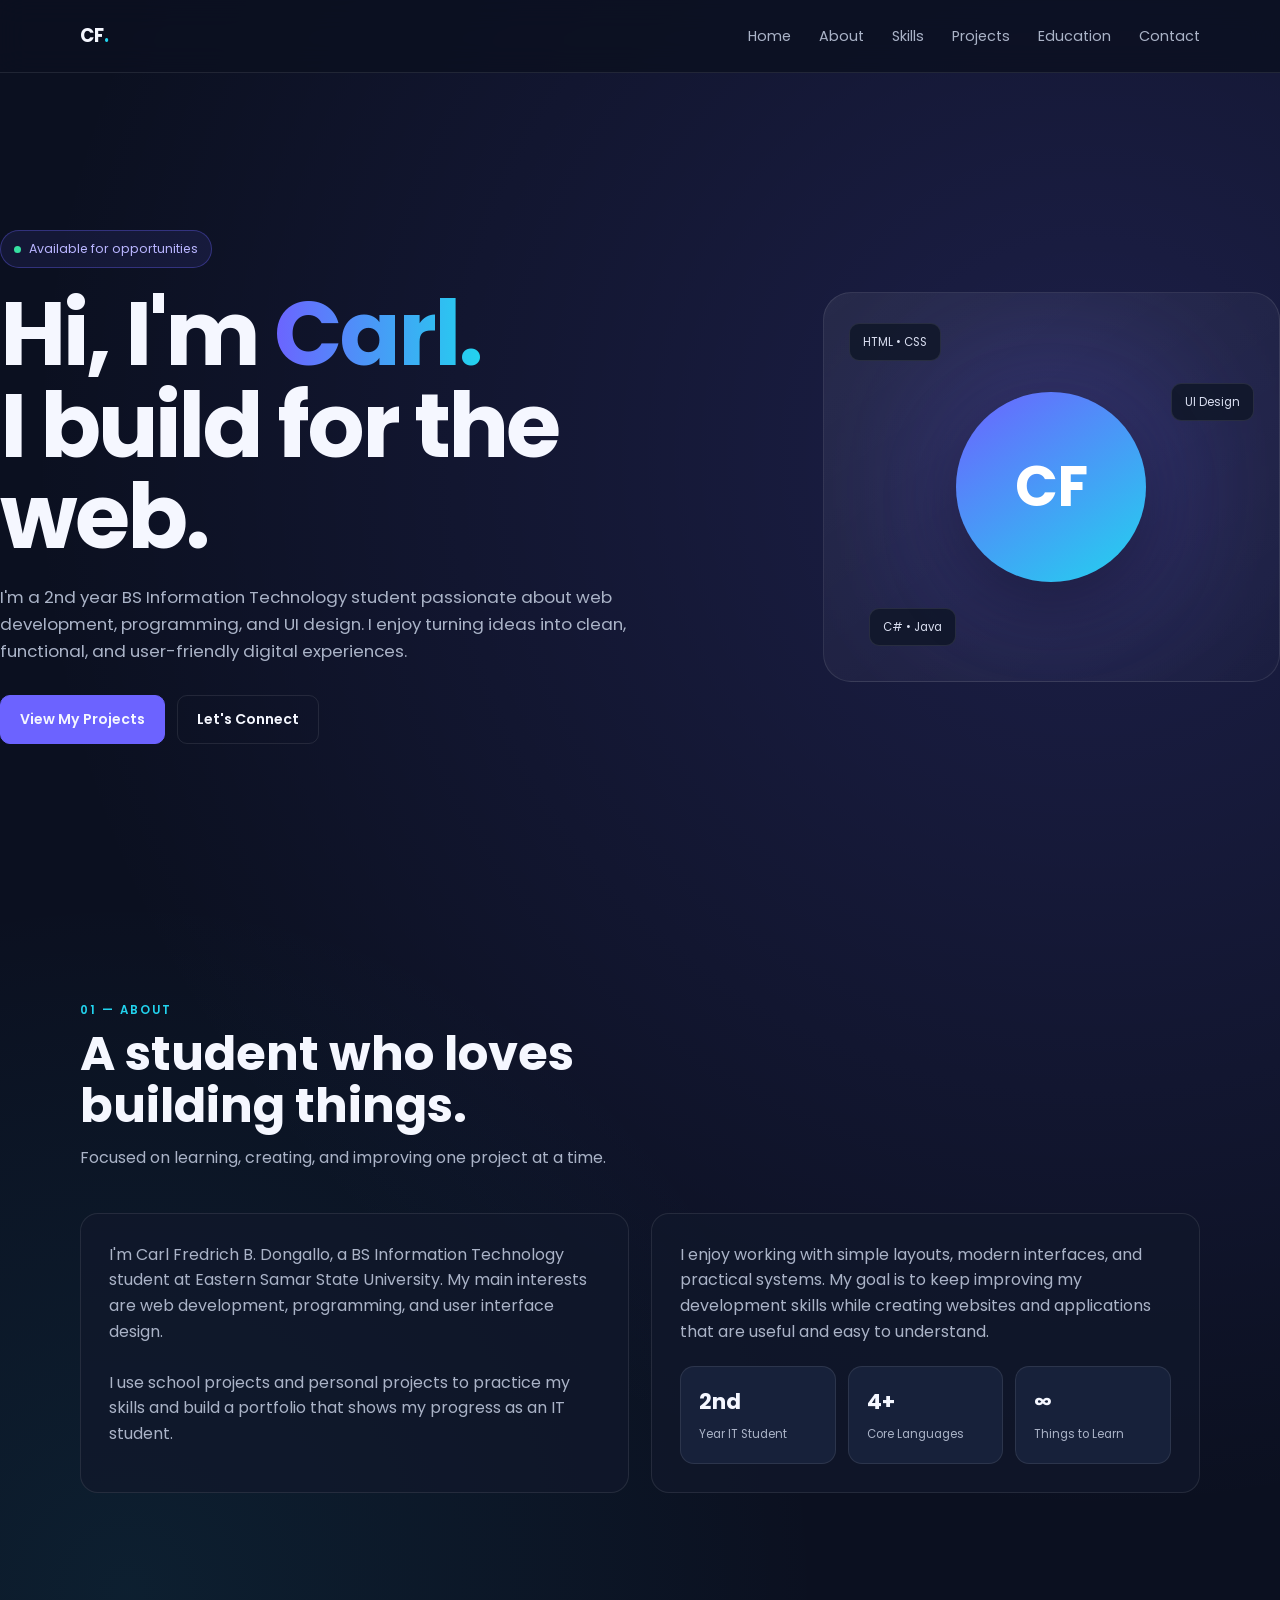
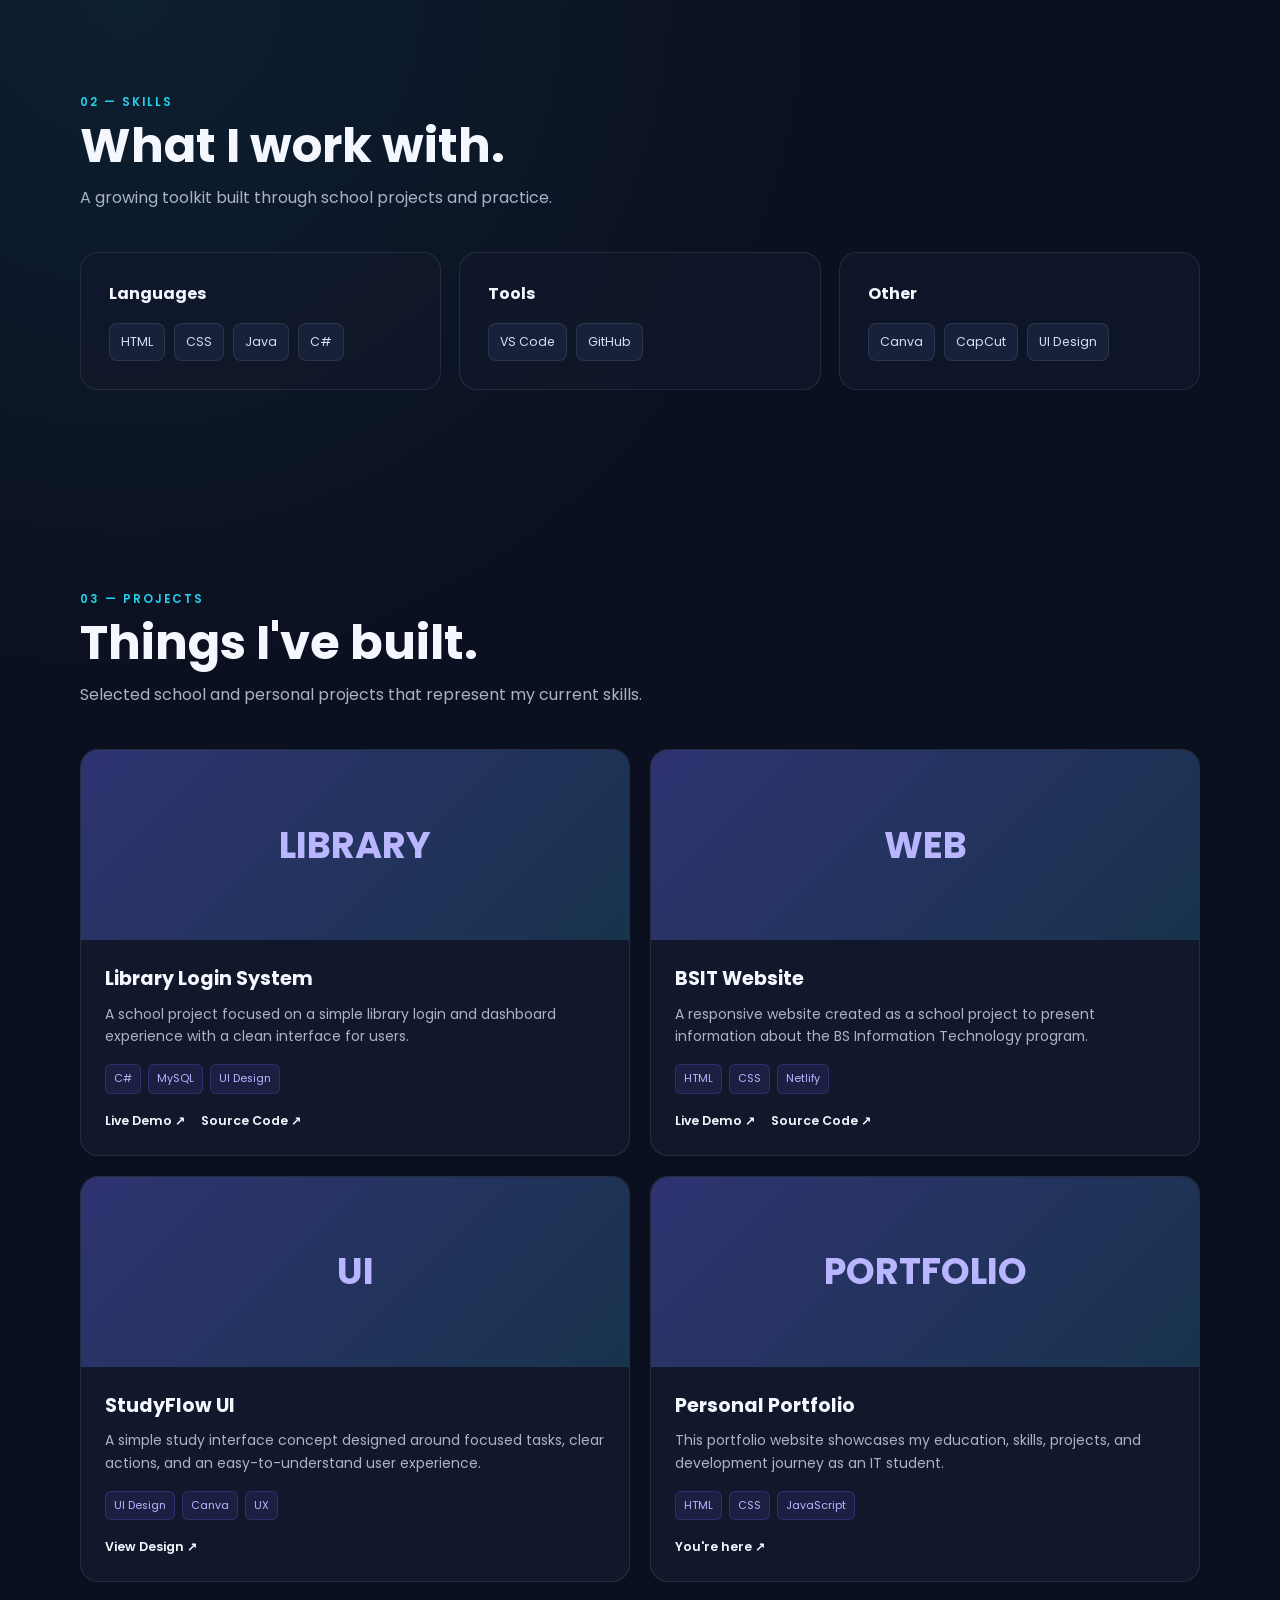
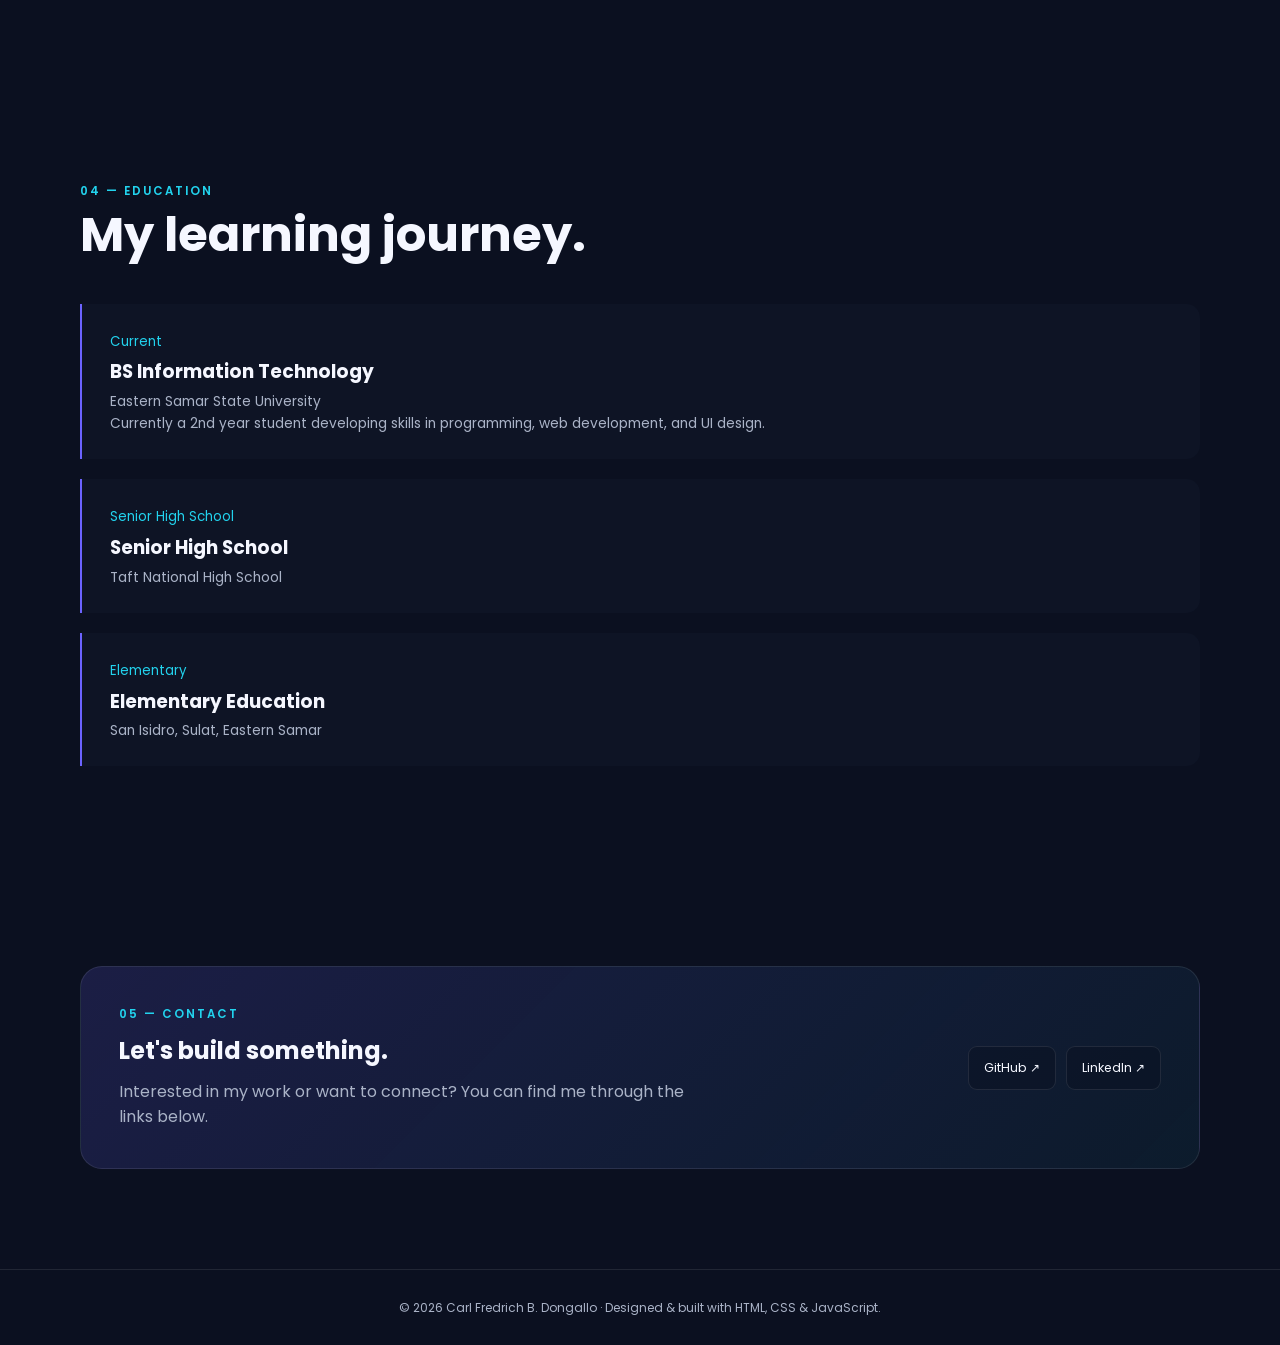
==== index.html @ b0dcd7a8 "Rename carl-fredrich-portfolio-2.html to index.html" ====
<!DOCTYPE html>
<html lang="en">
<head>
<meta charset="UTF-8">
<meta name="viewport" content="width=device-width, initial-scale=1.0">
<title>Carl Fredrich B. Dongallo — Portfolio</title>
<meta name="description" content="Portfolio of Carl Fredrich B. Dongallo, a BS Information Technology student focused on web development, programming, and UI design.">

<link rel="preconnect" href="https://fonts.googleapis.com">
<link rel="preconnect" href="https://fonts.gstatic.com" crossorigin>
<link href="https://fonts.googleapis.com/css2?family=Poppins:wght@300;400;500;600;700&display=swap" rel="stylesheet">

<style>
:root{
    --bg:#0b1020;
    --panel:#11182b;
    --panel2:#17213a;
    --text:#f5f7ff;
    --muted:#aab3c7;
    --accent:#6c63ff;
    --accent2:#22d3ee;
    --line:rgba(255,255,255,.09);
    --white:#fff;
    --max:1120px;
}

*{box-sizing:border-box;margin:0;padding:0}

html{scroll-behavior:smooth}

body{
    font-family:"Poppins",sans-serif;
    background:
        radial-gradient(circle at 85% 10%,rgba(108,99,255,.18),transparent 25%),
        radial-gradient(circle at 10% 35%,rgba(34,211,238,.08),transparent 22%),
        var(--bg);
    color:var(--text);
    line-height:1.6;
}

a{color:inherit;text-decoration:none}

.container{width:min(100% - 40px,var(--max));margin:auto}

header{
    position:sticky;
    top:0;
    z-index:1000;
    background:rgba(11,16,32,.82);
    backdrop-filter:blur(14px);
    border-bottom:1px solid var(--line);
}

.nav{
    min-height:72px;
    display:flex;
    align-items:center;
    justify-content:space-between;
    gap:20px;
}

.logo{
    font-size:1.15rem;
    font-weight:700;
}

.logo span{color:var(--accent2)}

.nav-links{
    display:flex;
    gap:28px;
    list-style:none;
}

.nav-links a{
    color:var(--muted);
    font-size:.9rem;
    transition:.25s;
}

.nav-links a:hover{color:var(--white)}

.menu{
    display:none;
    background:none;
    border:0;
    color:var(--white);
    font-size:1.5rem;
    cursor:pointer;
}

.hero{
    min-height:calc(100vh - 72px);
    display:grid;
    grid-template-columns:1.25fr .75fr;
    align-items:center;
    gap:60px;
    padding:80px 0;
}

.badge{
    display:inline-flex;
    align-items:center;
    gap:8px;
    padding:8px 13px;
    border:1px solid rgba(108,99,255,.35);
    background:rgba(108,99,255,.1);
    color:#b9b5ff;
    border-radius:999px;
    font-size:.78rem;
    margin-bottom:20px;
}

.dot{
    width:7px;
    height:7px;
    background:#36e0a1;
    border-radius:50%;
}

.hero h1{
    font-size:clamp(2.8rem,7vw,5.7rem);
    line-height:1.02;
    letter-spacing:-3px;
    margin-bottom:22px;
}

.gradient{
    background:linear-gradient(90deg,var(--accent),var(--accent2));
    -webkit-background-clip:text;
    background-clip:text;
    color:transparent;
}

.hero p{
    max-width:650px;
    color:var(--muted);
    font-size:1.05rem;
}

.hero-buttons{
    display:flex;
    flex-wrap:wrap;
    gap:12px;
    margin-top:30px;
}

.btn{
    padding:12px 19px;
    border-radius:10px;
    border:1px solid var(--line);
    font-size:.88rem;
    font-weight:600;
    transition:.25s;
}

.btn-primary{
    background:var(--accent);
    border-color:var(--accent);
}

.btn-primary:hover{
    transform:translateY(-2px);
    box-shadow:0 10px 30px rgba(108,99,255,.25);
}

.btn-outline:hover{background:var(--panel2)}

.hero-card{
    position:relative;
    min-height:390px;
    border:1px solid var(--line);
    border-radius:28px;
    background:linear-gradient(145deg,rgba(255,255,255,.07),rgba(255,255,255,.02));
    display:flex;
    align-items:center;
    justify-content:center;
    overflow:hidden;
}

.hero-card::before{
    content:"";
    position:absolute;
    width:220px;
    height:220px;
    background:var(--accent);
    filter:blur(80px);
    opacity:.28;
}

.profile-placeholder{
    position:relative;
    width:190px;
    height:190px;
    border-radius:50%;
    display:grid;
    place-items:center;
    background:linear-gradient(145deg,var(--accent),var(--accent2));
    color:#fff;
    font-size:3.5rem;
    font-weight:700;
    box-shadow:0 25px 70px rgba(0,0,0,.35);
}

.floating{
    position:absolute;
    background:rgba(17,24,43,.9);
    border:1px solid var(--line);
    padding:9px 13px;
    border-radius:10px;
    font-size:.72rem;
    color:#d9def0;
}

.f1{top:30px;left:25px}
.f2{right:25px;top:90px}
.f3{bottom:35px;left:45px}

section{padding:100px 0}

.section-head{
    margin-bottom:42px;
}

.kicker{
    color:var(--accent2);
    font-size:.73rem;
    font-weight:600;
    letter-spacing:2px;
    text-transform:uppercase;
    margin-bottom:8px;
}

.section-head h2{
    font-size:clamp(2rem,4vw,3rem);
    line-height:1.1;
}

.section-head p{
    color:var(--muted);
    max-width:650px;
    margin-top:12px;
}

.about-grid{
    display:grid;
    grid-template-columns:1fr 1fr;
    gap:22px;
}

.card{
    background:rgba(17,24,43,.72);
    border:1px solid var(--line);
    border-radius:18px;
    padding:28px;
}

.card p{color:var(--muted)}

.stats{
    display:grid;
    grid-template-columns:repeat(3,1fr);
    gap:12px;
    margin-top:22px;
}

.stat{
    padding:18px;
    border-radius:14px;
    background:var(--panel2);
    border:1px solid var(--line);
}

.stat strong{
    display:block;
    font-size:1.35rem;
}

.stat span{
    color:var(--muted);
    font-size:.72rem;
}

.skills{
    display:grid;
    grid-template-columns:repeat(3,1fr);
    gap:18px;
}

.skill h3{
    margin-bottom:16px;
    font-size:1rem;
}

.skill-list{
    display:flex;
    flex-wrap:wrap;
    gap:9px;
}

.skill-list span{
    padding:8px 11px;
    background:var(--panel2);
    border:1px solid var(--line);
    border-radius:8px;
    color:#d8ddef;
    font-size:.78rem;
}

.projects{
    display:grid;
    grid-template-columns:repeat(2,1fr);
    gap:20px;
}

.project{
    overflow:hidden;
    border-radius:18px;
    background:var(--panel);
    border:1px solid var(--line);
    transition:.25s;
}

.project:hover{
    transform:translateY(-5px);
    border-color:rgba(108,99,255,.5);
}

.project-image{
    height:190px;
    display:grid;
    place-items:center;
    background:
        linear-gradient(135deg,rgba(108,99,255,.28),rgba(34,211,238,.1)),
        var(--panel2);
    color:#b9b5ff;
    font-size:2.3rem;
    font-weight:700;
}

.project-body{padding:24px}

.project h3{
    font-size:1.2rem;
    margin-bottom:8px;
}

.project p{
    color:var(--muted);
    font-size:.87rem;
}

.tags{
    display:flex;
    flex-wrap:wrap;
    gap:7px;
    margin:17px 0;
}

.tag{
    font-size:.68rem;
    color:#b9b5ff;
    background:rgba(108,99,255,.11);
    border:1px solid rgba(108,99,255,.22);
    padding:5px 8px;
    border-radius:6px;
}

.project-links{
    display:flex;
    gap:16px;
    font-size:.78rem;
    font-weight:600;
}

.project-links a:hover{color:var(--accent2)}

.timeline{
    position:relative;
    display:grid;
    gap:20px;
}

.timeline-item{
    position:relative;
    padding:24px 24px 24px 28px;
    border-left:2px solid var(--accent);
    background:rgba(17,24,43,.55);
    border-radius:0 14px 14px 0;
}

.timeline-item small{color:var(--accent2)}

.timeline-item h3{margin:4px 0}

.timeline-item p{
    color:var(--muted);
    font-size:.86rem;
}

.contact-box{
    display:flex;
    align-items:center;
    justify-content:space-between;
    gap:30px;
    padding:38px;
    border-radius:22px;
    background:linear-gradient(135deg,rgba(108,99,255,.17),rgba(34,211,238,.06));
    border:1px solid var(--line);
}

.contact-box p{
    color:var(--muted);
    max-width:600px;
    margin-top:8px;
}

.contact-links{
    display:flex;
    flex-wrap:wrap;
    gap:10px;
}

.contact-link{
    padding:11px 15px;
    border:1px solid var(--line);
    border-radius:9px;
    background:rgba(11,16,32,.45);
    font-size:.78rem;
}

.contact-link:hover{border-color:var(--accent2)}

footer{
    border-top:1px solid var(--line);
    padding:28px 0;
    color:var(--muted);
    font-size:.75rem;
    text-align:center;
}

.reveal{
    opacity:0;
    transform:translateY(20px);
    transition:.7s ease;
}

.reveal.show{
    opacity:1;
    transform:none;
}

@media(max-width:850px){
    .hero{
        grid-template-columns:1fr;
        padding-top:65px;
    }

    .hero-card{
        min-height:300px;
        max-width:520px;
    }

    .about-grid,
    .skills{
        grid-template-columns:1fr;
    }

    .projects{
        grid-template-columns:1fr;
    }

    .contact-box{
        flex-direction:column;
        align-items:flex-start;
    }

    .nav-links{
        position:absolute;
        top:72px;
        left:20px;
        right:20px;
        display:none;
        flex-direction:column;
        gap:0;
        background:var(--panel);
        border:1px solid var(--line);
        border-radius:14px;
        padding:10px;
    }

    .nav-links.active{display:flex}

    .nav-links a{
        display:block;
        padding:12px;
    }

    .menu{display:block}
}

@media(max-width:520px){
    .container{width:min(100% - 28px,var(--max))}
    section{padding:72px 0}
    .hero h1{letter-spacing:-2px}
    .stats{grid-template-columns:1fr}
    .hero-buttons,.contact-links{width:100%}
    .btn{flex:1;text-align:center}
}
</style>
</head>

<body>

<header>
    <div class="container nav">
        <a class="logo" href="#home">CF<span>.</span></a>

        <button class="menu" id="menu" aria-label="Open navigation">☰</button>

        <ul class="nav-links" id="navLinks">
            <li><a href="#home">Home</a></li>
            <li><a href="#about">About</a></li>
            <li><a href="#skills">Skills</a></li>
            <li><a href="#projects">Projects</a></li>
            <li><a href="#education">Education</a></li>
            <li><a href="#contact">Contact</a></li>
        </ul>
    </div>
</header>

<main id="home">

<section class="hero">
    <div class="container" style="display:contents">
        <div class="reveal">
            <span class="badge"><span class="dot"></span> Available for opportunities</span>
            <h1>Hi, I'm <span class="gradient">Carl.</span><br>I build for the web.</h1>
            <p>
                I'm a 2nd year BS Information Technology student passionate about
                web development, programming, and UI design. I enjoy turning ideas
                into clean, functional, and user-friendly digital experiences.
            </p>

            <div class="hero-buttons">
                <a class="btn btn-primary" href="#projects">View My Projects</a>
                <a class="btn btn-outline" href="#contact">Let's Connect</a>
            </div>
        </div>

        <div class="hero-card reveal">
            <div class="floating f1">HTML • CSS</div>
            <div class="floating f2">UI Design</div>
            <div class="floating f3">C# • Java</div>
            <div class="profile-placeholder">CF</div>
        </div>
    </div>
</section>

<section id="about">
    <div class="container">
        <div class="section-head reveal">
            <div class="kicker">01 — About</div>
            <h2>A student who loves<br>building things.</h2>
            <p>Focused on learning, creating, and improving one project at a time.</p>
        </div>

        <div class="about-grid">
            <div class="card reveal">
                <p>
                    I'm Carl Fredrich B. Dongallo, a BS Information Technology student
                    at Eastern Samar State University. My main interests are web
                    development, programming, and user interface design.
                </p>
                <br>
                <p>
                    I use school projects and personal projects to practice my skills
                    and build a portfolio that shows my progress as an IT student.
                </p>
            </div>

            <div class="card reveal">
                <p>
                    I enjoy working with simple layouts, modern interfaces, and
                    practical systems. My goal is to keep improving my development
                    skills while creating websites and applications that are useful
                    and easy to understand.
                </p>

                <div class="stats">
                    <div class="stat"><strong>2nd</strong><span>Year IT Student</span></div>
                    <div class="stat"><strong>4+</strong><span>Core Languages</span></div>
                    <div class="stat"><strong>∞</strong><span>Things to Learn</span></div>
                </div>
            </div>
        </div>
    </div>
</section>

<section id="skills">
    <div class="container">
        <div class="section-head reveal">
            <div class="kicker">02 — Skills</div>
            <h2>What I work with.</h2>
            <p>A growing toolkit built through school projects and practice.</p>
        </div>

        <div class="skills">
            <div class="card skill reveal">
                <h3>Languages</h3>
                <div class="skill-list">
                    <span>HTML</span>
                    <span>CSS</span>
                    <span>Java</span>
                    <span>C#</span>
                </div>
            </div>

            <div class="card skill reveal">
                <h3>Tools</h3>
                <div class="skill-list">
                    <span>VS Code</span>
                    <span>GitHub</span>
                </div>
            </div>

            <div class="card skill reveal">
                <h3>Other</h3>
                <div class="skill-list">
                    <span>Canva</span>
                    <span>CapCut</span>
                    <span>UI Design</span>
                </div>
            </div>
        </div>
    </div>
</section>

<section id="projects">
    <div class="container">
        <div class="section-head reveal">
            <div class="kicker">03 — Projects</div>
            <h2>Things I've built.</h2>
            <p>Selected school and personal projects that represent my current skills.</p>
        </div>

        <div class="projects">

            <article class="project reveal">
                <div class="project-image">LIBRARY</div>
                <div class="project-body">
                    <h3>Library Login System</h3>
                    <p>
                        A school project focused on a simple library login and dashboard
                        experience with a clean interface for users.
                    </p>
                    <div class="tags">
                        <span class="tag">C#</span>
                        <span class="tag">MySQL</span>
                        <span class="tag">UI Design</span>
                    </div>
                    <div class="project-links">
                        <a href="#">Live Demo ↗</a>
                        <a href="#">Source Code ↗</a>
                    </div>
                </div>
            </article>

            <article class="project reveal">
                <div class="project-image">WEB</div>
                <div class="project-body">
                    <h3>BSIT Website</h3>
                    <p>
                        A responsive website created as a school project to present
                        information about the BS Information Technology program.
                    </p>
                    <div class="tags">
                        <span class="tag">HTML</span>
                        <span class="tag">CSS</span>
                        <span class="tag">Netlify</span>
                    </div>
                    <div class="project-links">
                        <a href="https://bsitwebsite.netlify.app/" target="_blank" rel="noopener">Live Demo ↗</a>
                        <a href="#">Source Code ↗</a>
                    </div>
                </div>
            </article>

            <article class="project reveal">
                <div class="project-image">UI</div>
                <div class="project-body">
                    <h3>StudyFlow UI</h3>
                    <p>
                        A simple study interface concept designed around focused tasks,
                        clear actions, and an easy-to-understand user experience.
                    </p>
                    <div class="tags">
                        <span class="tag">UI Design</span>
                        <span class="tag">Canva</span>
                        <span class="tag">UX</span>
                    </div>
                    <div class="project-links">
                        <a href="#">View Design ↗</a>
                    </div>
                </div>
            </article>

            <article class="project reveal">
                <div class="project-image">PORTFOLIO</div>
                <div class="project-body">
                    <h3>Personal Portfolio</h3>
                    <p>
                        This portfolio website showcases my education, skills, projects,
                        and development journey as an IT student.
                    </p>
                    <div class="tags">
                        <span class="tag">HTML</span>
                        <span class="tag">CSS</span>
                        <span class="tag">JavaScript</span>
                    </div>
                    <div class="project-links">
                        <a href="#home">You're here ↗</a>
                    </div>
                </div>
            </article>

        </div>
    </div>
</section>

<section id="education">
    <div class="container">
        <div class="section-head reveal">
            <div class="kicker">04 — Education</div>
            <h2>My learning journey.</h2>
        </div>

        <div class="timeline">
            <div class="timeline-item reveal">
                <small>Current</small>
                <h3>BS Information Technology</h3>
                <p>Eastern Samar State University</p>
                <p>Currently a 2nd year student developing skills in programming, web development, and UI design.</p>
            </div>

            <div class="timeline-item reveal">
                <small>Senior High School</small>
                <h3>Senior High School</h3>
                <p>Taft National High School</p>
            </div>

            <div class="timeline-item reveal">
                <small>Elementary</small>
                <h3>Elementary Education</h3>
                <p>San Isidro, Sulat, Eastern Samar</p>
            </div>
        </div>
    </div>
</section>

<section id="contact">
    <div class="container">
        <div class="contact-box reveal">
            <div>
                <div class="kicker">05 — Contact</div>
                <h2>Let's build something.</h2>
                <p>
                    Interested in my work or want to connect? You can find me through
                    the links below.
                </p>
            </div>

            <div class="contact-links">
                <a class="contact-link" href="https://github.com/" target="_blank" rel="noopener">GitHub ↗</a>
                <a class="contact-link" href="https://www.linkedin.com/" target="_blank" rel="noopener">LinkedIn ↗</a>
            </div>
        </div>
    </div>
</section>

</main>

<footer>
    <div class="container">
        © 2026 Carl Fredrich B. Dongallo · Designed & built with HTML, CSS & JavaScript.
    </div>
</footer>

<script>
const menu = document.getElementById("menu");
const navLinks = document.getElementById("navLinks");

menu.addEventListener("click", () => {
    navLinks.classList.toggle("active");
});

document.querySelectorAll(".nav-links a").forEach(link => {
    link.addEventListener("click", () => navLinks.classList.remove("active"));
});

const observer = new IntersectionObserver(entries => {
    entries.forEach(entry => {
        if(entry.isIntersecting){
            entry.target.classList.add("show");
            observer.unobserve(entry.target);
        }
    });
},{threshold:.12});

document.querySelectorAll(".reveal").forEach(el => observer.observe(el));
</script>

</body>
</html>
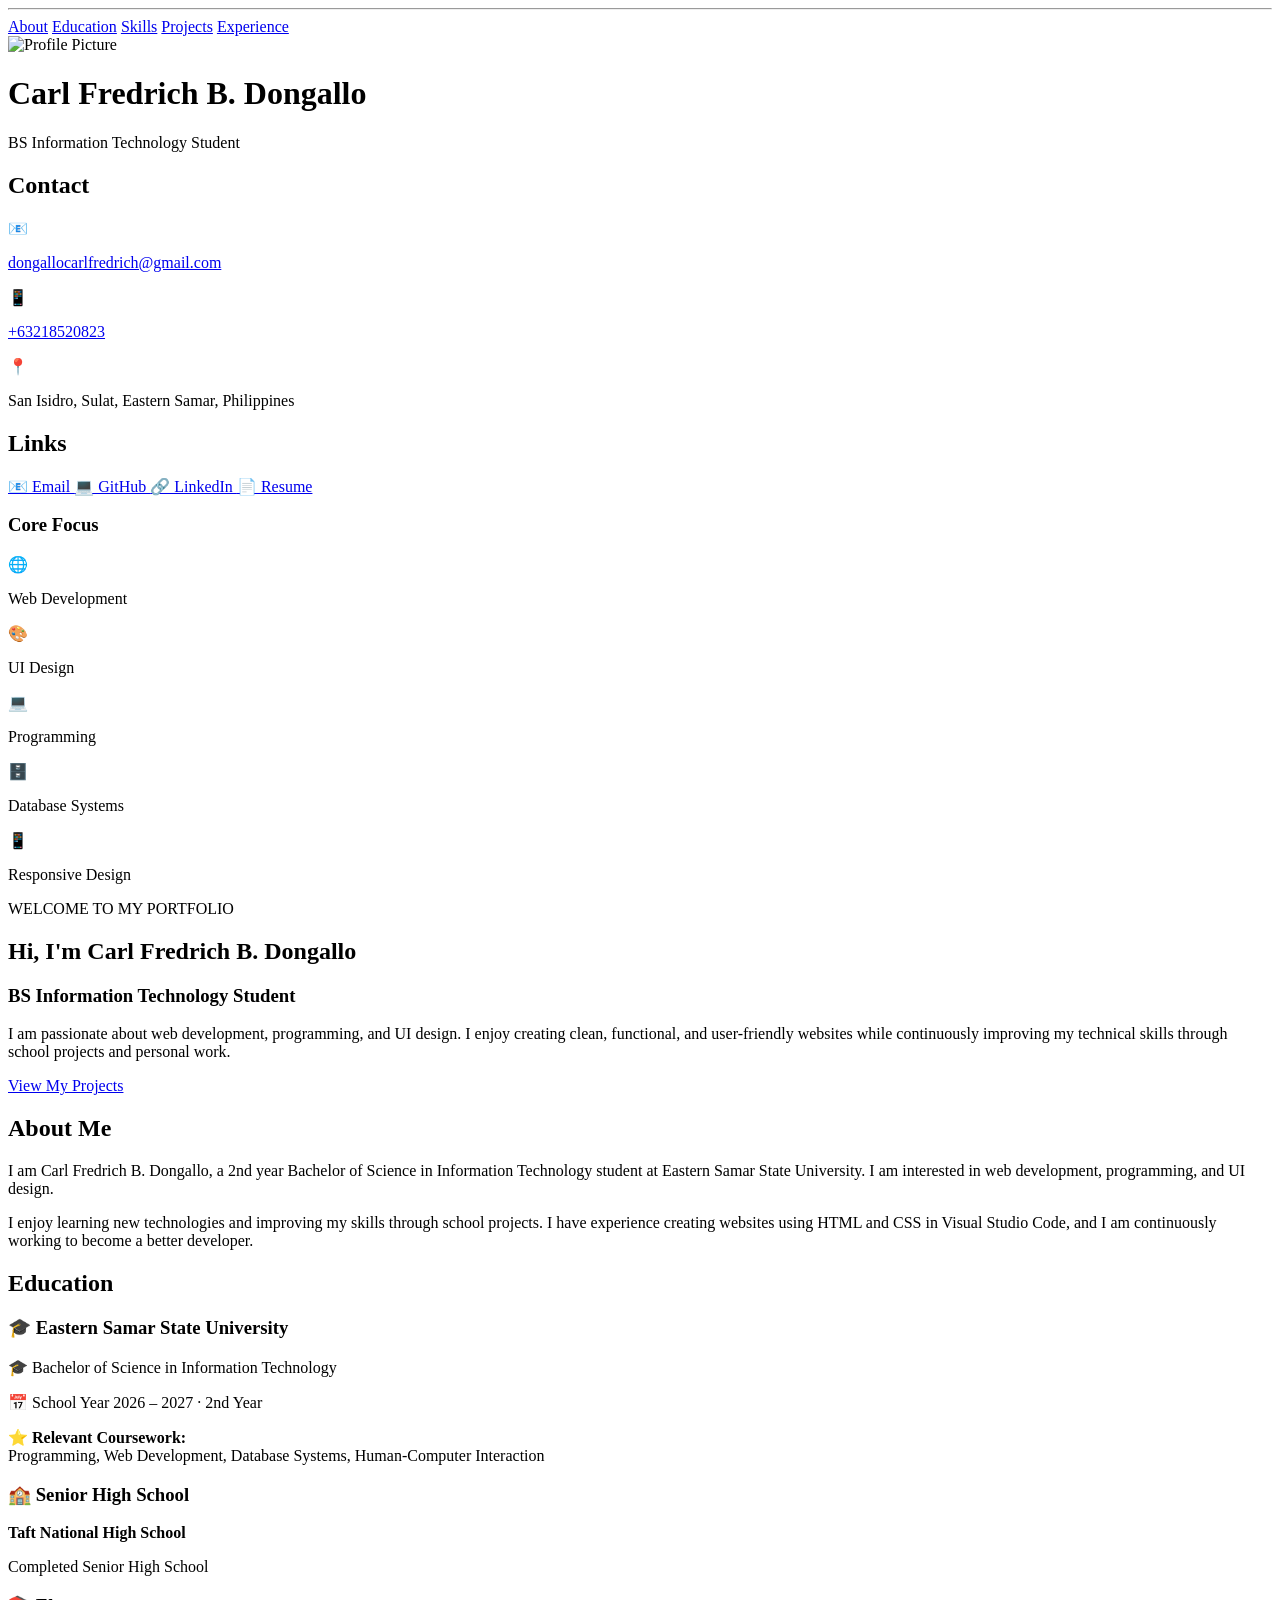
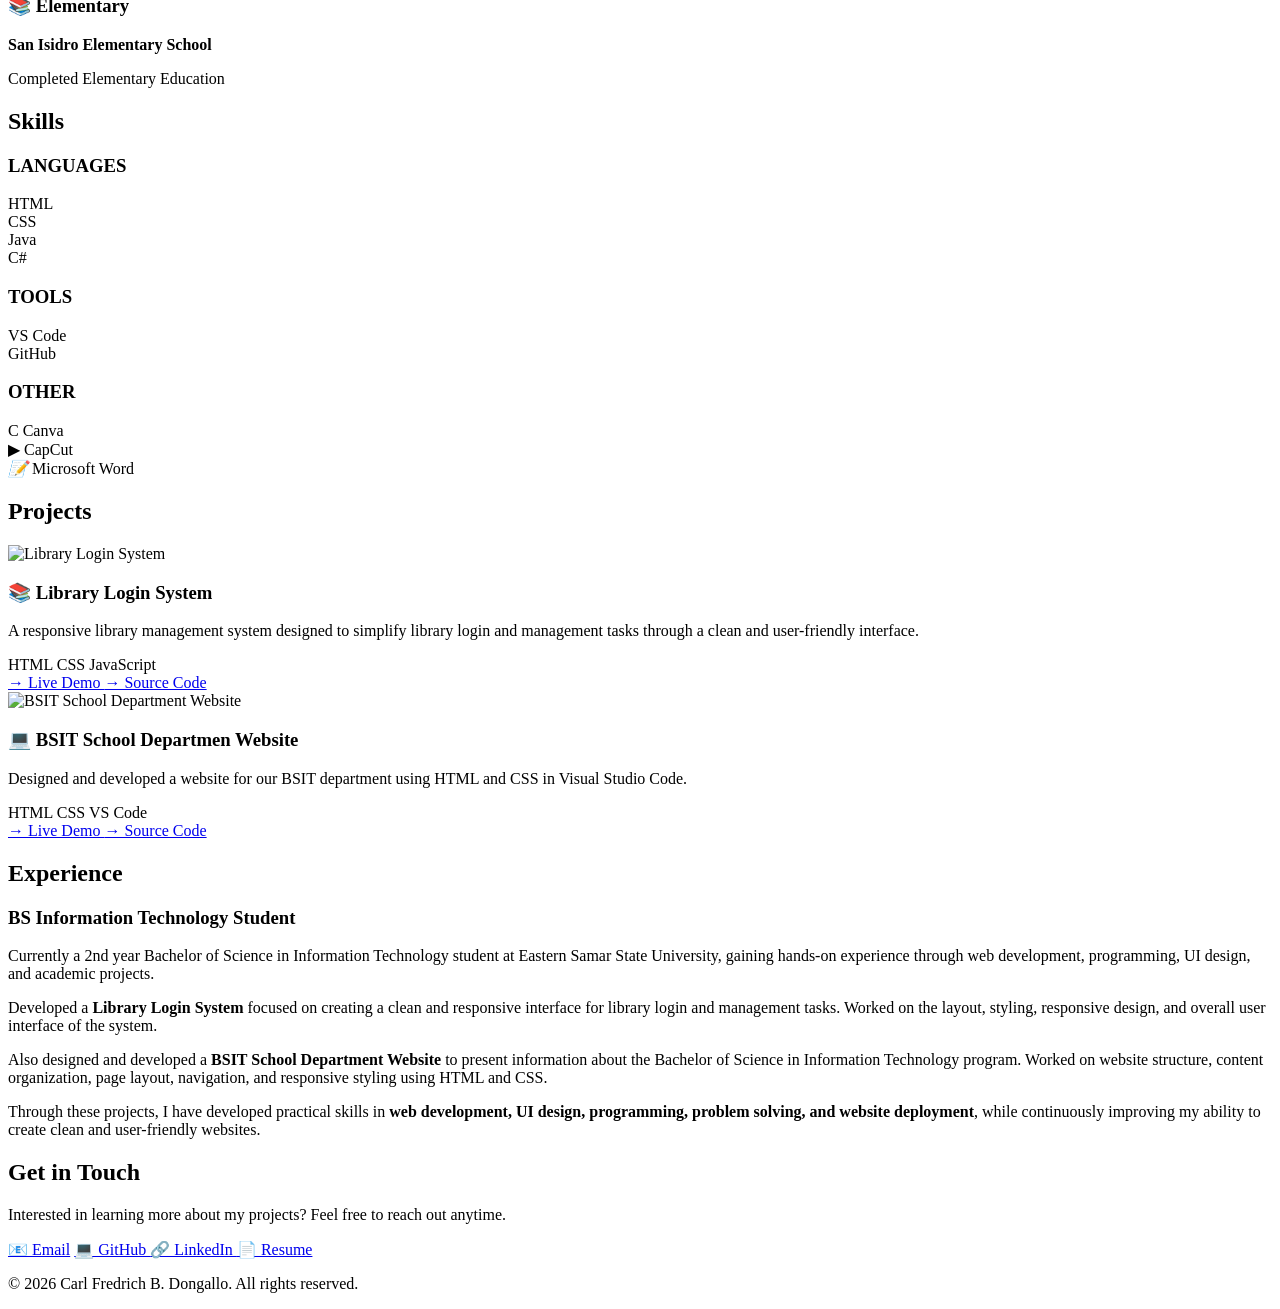
==== commit 9092bf16: "Rename index.html.html to index.html" ====
--- a/index.html
+++ b/index.html
@@ -1,814 +1,392 @@
-<!DOCTYPE html>
-<html lang="en">
-<head>
-<meta charset="UTF-8">
-<meta name="viewport" content="width=device-width, initial-scale=1.0">
-<title>Carl Fredrich B. Dongallo — Portfolio</title>
-<meta name="description" content="Portfolio of Carl Fredrich B. Dongallo, a BS Information Technology student focused on web development, programming, and UI design.">
-
-<link rel="preconnect" href="https://fonts.googleapis.com">
-<link rel="preconnect" href="https://fonts.gstatic.com" crossorigin>
-<link href="https://fonts.googleapis.com/css2?family=Poppins:wght@300;400;500;600;700&display=swap" rel="stylesheet">
-
-<style>
-:root{
-    --bg:#0b1020;
-    --panel:#11182b;
-    --panel2:#17213a;
-    --text:#f5f7ff;
-    --muted:#aab3c7;
-    --accent:#6c63ff;
-    --accent2:#22d3ee;
-    --line:rgba(255,255,255,.09);
-    --white:#fff;
-    --max:1120px;
-}
-
-*{box-sizing:border-box;margin:0;padding:0}
-
-html{scroll-behavior:smooth}
-
-body{
-    font-family:"Poppins",sans-serif;
-    background:
-        radial-gradient(circle at 85% 10%,rgba(108,99,255,.18),transparent 25%),
-        radial-gradient(circle at 10% 35%,rgba(34,211,238,.08),transparent 22%),
-        var(--bg);
-    color:var(--text);
-    line-height:1.6;
-}
-
-a{color:inherit;text-decoration:none}
-
-.container{width:min(100% - 40px,var(--max));margin:auto}
-
-header{
-    position:sticky;
-    top:0;
-    z-index:1000;
-    background:rgba(11,16,32,.82);
-    backdrop-filter:blur(14px);
-    border-bottom:1px solid var(--line);
-}
-
-.nav{
-    min-height:72px;
-    display:flex;
-    align-items:center;
-    justify-content:space-between;
-    gap:20px;
-}
-
-.logo{
-    font-size:1.15rem;
-    font-weight:700;
-}
-
-.logo span{color:var(--accent2)}
-
-.nav-links{
-    display:flex;
-    gap:28px;
-    list-style:none;
-}
-
-.nav-links a{
-    color:var(--muted);
-    font-size:.9rem;
-    transition:.25s;
-}
-
-.nav-links a:hover{color:var(--white)}
-
-.menu{
-    display:none;
-    background:none;
-    border:0;
-    color:var(--white);
-    font-size:1.5rem;
-    cursor:pointer;
-}
-
-.hero{
-    min-height:calc(100vh - 72px);
-    display:grid;
-    grid-template-columns:1.25fr .75fr;
-    align-items:center;
-    gap:60px;
-    padding:80px 0;
-}
-
-.badge{
-    display:inline-flex;
-    align-items:center;
-    gap:8px;
-    padding:8px 13px;
-    border:1px solid rgba(108,99,255,.35);
-    background:rgba(108,99,255,.1);
-    color:#b9b5ff;
-    border-radius:999px;
-    font-size:.78rem;
-    margin-bottom:20px;
-}
-
-.dot{
-    width:7px;
-    height:7px;
-    background:#36e0a1;
-    border-radius:50%;
-}
-
-.hero h1{
-    font-size:clamp(2.8rem,7vw,5.7rem);
-    line-height:1.02;
-    letter-spacing:-3px;
-    margin-bottom:22px;
-}
-
-.gradient{
-    background:linear-gradient(90deg,var(--accent),var(--accent2));
-    -webkit-background-clip:text;
-    background-clip:text;
-    color:transparent;
-}
-
-.hero p{
-    max-width:650px;
-    color:var(--muted);
-    font-size:1.05rem;
-}
-
-.hero-buttons{
-    display:flex;
-    flex-wrap:wrap;
-    gap:12px;
-    margin-top:30px;
-}
-
-.btn{
-    padding:12px 19px;
-    border-radius:10px;
-    border:1px solid var(--line);
-    font-size:.88rem;
-    font-weight:600;
-    transition:.25s;
-}
-
-.btn-primary{
-    background:var(--accent);
-    border-color:var(--accent);
-}
-
-.btn-primary:hover{
-    transform:translateY(-2px);
-    box-shadow:0 10px 30px rgba(108,99,255,.25);
-}
-
-.btn-outline:hover{background:var(--panel2)}
-
-.hero-card{
-    position:relative;
-    min-height:390px;
-    border:1px solid var(--line);
-    border-radius:28px;
-    background:linear-gradient(145deg,rgba(255,255,255,.07),rgba(255,255,255,.02));
-    display:flex;
-    align-items:center;
-    justify-content:center;
-    overflow:hidden;
-}
-
-.hero-card::before{
-    content:"";
-    position:absolute;
-    width:220px;
-    height:220px;
-    background:var(--accent);
-    filter:blur(80px);
-    opacity:.28;
-}
-
-.profile-placeholder{
-    position:relative;
-    width:190px;
-    height:190px;
-    border-radius:50%;
-    display:grid;
-    place-items:center;
-    background:linear-gradient(145deg,var(--accent),var(--accent2));
-    color:#fff;
-    font-size:3.5rem;
-    font-weight:700;
-    box-shadow:0 25px 70px rgba(0,0,0,.35);
-}
-
-.floating{
-    position:absolute;
-    background:rgba(17,24,43,.9);
-    border:1px solid var(--line);
-    padding:9px 13px;
-    border-radius:10px;
-    font-size:.72rem;
-    color:#d9def0;
-}
-
-.f1{top:30px;left:25px}
-.f2{right:25px;top:90px}
-.f3{bottom:35px;left:45px}
-
-section{padding:100px 0}
-
-.section-head{
-    margin-bottom:42px;
-}
-
-.kicker{
-    color:var(--accent2);
-    font-size:.73rem;
-    font-weight:600;
-    letter-spacing:2px;
-    text-transform:uppercase;
-    margin-bottom:8px;
-}
-
-.section-head h2{
-    font-size:clamp(2rem,4vw,3rem);
-    line-height:1.1;
-}
-
-.section-head p{
-    color:var(--muted);
-    max-width:650px;
-    margin-top:12px;
-}
-
-.about-grid{
-    display:grid;
-    grid-template-columns:1fr 1fr;
-    gap:22px;
-}
-
-.card{
-    background:rgba(17,24,43,.72);
-    border:1px solid var(--line);
-    border-radius:18px;
-    padding:28px;
-}
-
-.card p{color:var(--muted)}
-
-.stats{
-    display:grid;
-    grid-template-columns:repeat(3,1fr);
-    gap:12px;
-    margin-top:22px;
-}
-
-.stat{
-    padding:18px;
-    border-radius:14px;
-    background:var(--panel2);
-    border:1px solid var(--line);
-}
-
-.stat strong{
-    display:block;
-    font-size:1.35rem;
-}
-
-.stat span{
-    color:var(--muted);
-    font-size:.72rem;
-}
-
-.skills{
-    display:grid;
-    grid-template-columns:repeat(3,1fr);
-    gap:18px;
-}
-
-.skill h3{
-    margin-bottom:16px;
-    font-size:1rem;
-}
-
-.skill-list{
-    display:flex;
-    flex-wrap:wrap;
-    gap:9px;
-}
-
-.skill-list span{
-    padding:8px 11px;
-    background:var(--panel2);
-    border:1px solid var(--line);
-    border-radius:8px;
-    color:#d8ddef;
-    font-size:.78rem;
-}
-
-.projects{
-    display:grid;
-    grid-template-columns:repeat(2,1fr);
-    gap:20px;
-}
-
-.project{
-    overflow:hidden;
-    border-radius:18px;
-    background:var(--panel);
-    border:1px solid var(--line);
-    transition:.25s;
-}
-
-.project:hover{
-    transform:translateY(-5px);
-    border-color:rgba(108,99,255,.5);
-}
-
-.project-image{
-    height:190px;
-    display:grid;
-    place-items:center;
-    background:
-        linear-gradient(135deg,rgba(108,99,255,.28),rgba(34,211,238,.1)),
-        var(--panel2);
-    color:#b9b5ff;
-    font-size:2.3rem;
-    font-weight:700;
-}
-
-.project-body{padding:24px}
-
-.project h3{
-    font-size:1.2rem;
-    margin-bottom:8px;
-}
-
-.project p{
-    color:var(--muted);
-    font-size:.87rem;
-}
-
-.tags{
-    display:flex;
-    flex-wrap:wrap;
-    gap:7px;
-    margin:17px 0;
-}
-
-.tag{
-    font-size:.68rem;
-    color:#b9b5ff;
-    background:rgba(108,99,255,.11);
-    border:1px solid rgba(108,99,255,.22);
-    padding:5px 8px;
-    border-radius:6px;
-}
-
-.project-links{
-    display:flex;
-    gap:16px;
-    font-size:.78rem;
-    font-weight:600;
-}
-
-.project-links a:hover{color:var(--accent2)}
-
-.timeline{
-    position:relative;
-    display:grid;
-    gap:20px;
-}
-
-.timeline-item{
-    position:relative;
-    padding:24px 24px 24px 28px;
-    border-left:2px solid var(--accent);
-    background:rgba(17,24,43,.55);
-    border-radius:0 14px 14px 0;
-}
-
-.timeline-item small{color:var(--accent2)}
-
-.timeline-item h3{margin:4px 0}
-
-.timeline-item p{
-    color:var(--muted);
-    font-size:.86rem;
-}
-
-.contact-box{
-    display:flex;
-    align-items:center;
-    justify-content:space-between;
-    gap:30px;
-    padding:38px;
-    border-radius:22px;
-    background:linear-gradient(135deg,rgba(108,99,255,.17),rgba(34,211,238,.06));
-    border:1px solid var(--line);
-}
-
-.contact-box p{
-    color:var(--muted);
-    max-width:600px;
-    margin-top:8px;
-}
-
-.contact-links{
-    display:flex;
-    flex-wrap:wrap;
-    gap:10px;
-}
-
-.contact-link{
-    padding:11px 15px;
-    border:1px solid var(--line);
-    border-radius:9px;
-    background:rgba(11,16,32,.45);
-    font-size:.78rem;
-}
-
-.contact-link:hover{border-color:var(--accent2)}
-
-footer{
-    border-top:1px solid var(--line);
-    padding:28px 0;
-    color:var(--muted);
-    font-size:.75rem;
-    text-align:center;
-}
-
-.reveal{
-    opacity:0;
-    transform:translateY(20px);
-    transition:.7s ease;
-}
-
-.reveal.show{
-    opacity:1;
-    transform:none;
-}
-
-@media(max-width:850px){
-    .hero{
-        grid-template-columns:1fr;
-        padding-top:65px;
-    }
-
-    .hero-card{
-        min-height:300px;
-        max-width:520px;
-    }
-
-    .about-grid,
-    .skills{
-        grid-template-columns:1fr;
-    }
-
-    .projects{
-        grid-template-columns:1fr;
-    }
-
-    .contact-box{
-        flex-direction:column;
-        align-items:flex-start;
-    }
-
-    .nav-links{
-        position:absolute;
-        top:72px;
-        left:20px;
-        right:20px;
-        display:none;
-        flex-direction:column;
-        gap:0;
-        background:var(--panel);
-        border:1px solid var(--line);
-        border-radius:14px;
-        padding:10px;
-    }
-
-    .nav-links.active{display:flex}
-
-    .nav-links a{
-        display:block;
-        padding:12px;
-    }
-
-    .menu{display:block}
-}
-
-@media(max-width:520px){
-    .container{width:min(100% - 28px,var(--max))}
-    section{padding:72px 0}
-    .hero h1{letter-spacing:-2px}
-    .stats{grid-template-columns:1fr}
-    .hero-buttons,.contact-links{width:100%}
-    .btn{flex:1;text-align:center}
-}
-</style>
-</head>
-
-<body>
-
-<header>
-    <div class="container nav">
-        <a class="logo" href="#home">CF<span>.</span></a>
-
-        <button class="menu" id="menu" aria-label="Open navigation">☰</button>
-
-        <ul class="nav-links" id="navLinks">
-            <li><a href="#home">Home</a></li>
-            <li><a href="#about">About</a></li>
-            <li><a href="#skills">Skills</a></li>
-            <li><a href="#projects">Projects</a></li>
-            <li><a href="#education">Education</a></li>
-            <li><a href="#contact">Contact</a></li>
-        </ul>
-    </div>
-</header>
-
-<main id="home">
-
-<section class="hero">
-    <div class="container" style="display:contents">
-        <div class="reveal">
-            <span class="badge"><span class="dot"></span> Available for opportunities</span>
-            <h1>Hi, I'm <span class="gradient">Carl.</span><br>I build for the web.</h1>
-            <p>
-                I'm a 2nd year BS Information Technology student passionate about
-                web development, programming, and UI design. I enjoy turning ideas
-                into clean, functional, and user-friendly digital experiences.
-            </p>
-
-            <div class="hero-buttons">
-                <a class="btn btn-primary" href="#projects">View My Projects</a>
-                <a class="btn btn-outline" href="#contact">Let's Connect</a>
-            </div>
-        </div>
-
-        <div class="hero-card reveal">
-            <div class="floating f1">HTML • CSS</div>
-            <div class="floating f2">UI Design</div>
-            <div class="floating f3">C# • Java</div>
-            <div class="profile-placeholder">CF</div>
-        </div>
-    </div>
-</section>
-
-<section id="about">
-    <div class="container">
-        <div class="section-head reveal">
-            <div class="kicker">01 — About</div>
-            <h2>A student who loves<br>building things.</h2>
-            <p>Focused on learning, creating, and improving one project at a time.</p>
-        </div>
-
-        <div class="about-grid">
-            <div class="card reveal">
-                <p>
-                    I'm Carl Fredrich B. Dongallo, a BS Information Technology student
-                    at Eastern Samar State University. My main interests are web
-                    development, programming, and user interface design.
-                </p>
-                <br>
-                <p>
-                    I use school projects and personal projects to practice my skills
-                    and build a portfolio that shows my progress as an IT student.
-                </p>
-            </div>
-
-            <div class="card reveal">
-                <p>
-                    I enjoy working with simple layouts, modern interfaces, and
-                    practical systems. My goal is to keep improving my development
-                    skills while creating websites and applications that are useful
-                    and easy to understand.
-                </p>
-
-                <div class="stats">
-                    <div class="stat"><strong>2nd</strong><span>Year IT Student</span></div>
-                    <div class="stat"><strong>4+</strong><span>Core Languages</span></div>
-                    <div class="stat"><strong>∞</strong><span>Things to Learn</span></div>
-                </div>
-            </div>
-        </div>
-    </div>
-</section>
-
-<section id="skills">
-    <div class="container">
-        <div class="section-head reveal">
-            <div class="kicker">02 — Skills</div>
-            <h2>What I work with.</h2>
-            <p>A growing toolkit built through school projects and practice.</p>
-        </div>
-
-        <div class="skills">
-            <div class="card skill reveal">
-                <h3>Languages</h3>
-                <div class="skill-list">
-                    <span>HTML</span>
-                    <span>CSS</span>
-                    <span>Java</span>
-                    <span>C#</span>
-                </div>
-            </div>
-
-            <div class="card skill reveal">
-                <h3>Tools</h3>
-                <div class="skill-list">
-                    <span>VS Code</span>
-                    <span>GitHub</span>
-                </div>
-            </div>
-
-            <div class="card skill reveal">
-                <h3>Other</h3>
-                <div class="skill-list">
-                    <span>Canva</span>
-                    <span>CapCut</span>
-                    <span>UI Design</span>
-                </div>
-            </div>
-        </div>
-    </div>
-</section>
-
-<section id="projects">
-    <div class="container">
-        <div class="section-head reveal">
-            <div class="kicker">03 — Projects</div>
-            <h2>Things I've built.</h2>
-            <p>Selected school and personal projects that represent my current skills.</p>
-        </div>
-
-        <div class="projects">
-
-            <article class="project reveal">
-                <div class="project-image">LIBRARY</div>
-                <div class="project-body">
-                    <h3>Library Login System</h3>
-                    <p>
-                        A school project focused on a simple library login and dashboard
-                        experience with a clean interface for users.
-                    </p>
-                    <div class="tags">
-                        <span class="tag">C#</span>
-                        <span class="tag">MySQL</span>
-                        <span class="tag">UI Design</span>
-                    </div>
-                    <div class="project-links">
-                        <a href="#">Live Demo ↗</a>
-                        <a href="#">Source Code ↗</a>
-                    </div>
-                </div>
-            </article>
-
-            <article class="project reveal">
-                <div class="project-image">WEB</div>
-                <div class="project-body">
-                    <h3>BSIT Website</h3>
-                    <p>
-                        A responsive website created as a school project to present
-                        information about the BS Information Technology program.
-                    </p>
-                    <div class="tags">
-                        <span class="tag">HTML</span>
-                        <span class="tag">CSS</span>
-                        <span class="tag">Netlify</span>
-                    </div>
-                    <div class="project-links">
-                        <a href="https://bsitwebsite.netlify.app/" target="_blank" rel="noopener">Live Demo ↗</a>
-                        <a href="#">Source Code ↗</a>
-                    </div>
-                </div>
-            </article>
-
-            <article class="project reveal">
-                <div class="project-image">UI</div>
-                <div class="project-body">
-                    <h3>StudyFlow UI</h3>
-                    <p>
-                        A simple study interface concept designed around focused tasks,
-                        clear actions, and an easy-to-understand user experience.
-                    </p>
-                    <div class="tags">
-                        <span class="tag">UI Design</span>
-                        <span class="tag">Canva</span>
-                        <span class="tag">UX</span>
-                    </div>
-                    <div class="project-links">
-                        <a href="#">View Design ↗</a>
-                    </div>
-                </div>
-            </article>
-
-            <article class="project reveal">
-                <div class="project-image">PORTFOLIO</div>
-                <div class="project-body">
-                    <h3>Personal Portfolio</h3>
-                    <p>
-                        This portfolio website showcases my education, skills, projects,
-                        and development journey as an IT student.
-                    </p>
-                    <div class="tags">
-                        <span class="tag">HTML</span>
-                        <span class="tag">CSS</span>
-                        <span class="tag">JavaScript</span>
-                    </div>
-                    <div class="project-links">
-                        <a href="#home">You're here ↗</a>
-                    </div>
-                </div>
-            </article>
-
-        </div>
-    </div>
-</section>
-
-<section id="education">
-    <div class="container">
-        <div class="section-head reveal">
-            <div class="kicker">04 — Education</div>
-            <h2>My learning journey.</h2>
-        </div>
-
-        <div class="timeline">
-            <div class="timeline-item reveal">
-                <small>Current</small>
-                <h3>BS Information Technology</h3>
-                <p>Eastern Samar State University</p>
-                <p>Currently a 2nd year student developing skills in programming, web development, and UI design.</p>
-            </div>
-
-            <div class="timeline-item reveal">
-                <small>Senior High School</small>
-                <h3>Senior High School</h3>
-                <p>Taft National High School</p>
-            </div>
-
-            <div class="timeline-item reveal">
-                <small>Elementary</small>
-                <h3>Elementary Education</h3>
-                <p>San Isidro, Sulat, Eastern Samar</p>
-            </div>
-        </div>
-    </div>
-</section>
-
-<section id="contact">
-    <div class="container">
-        <div class="contact-box reveal">
-            <div>
-                <div class="kicker">05 — Contact</div>
-                <h2>Let's build something.</h2>
-                <p>
-                    Interested in my work or want to connect? You can find me through
-                    the links below.
-                </p>
-            </div>
-
-            <div class="contact-links">
-                <a class="contact-link" href="https://github.com/" target="_blank" rel="noopener">GitHub ↗</a>
-                <a class="contact-link" href="https://www.linkedin.com/" target="_blank" rel="noopener">LinkedIn ↗</a>
-            </div>
-        </div>
-    </div>
-</section>
-
-</main>
-
-<footer>
-    <div class="container">
-        © 2026 Carl Fredrich B. Dongallo · Designed & built with HTML, CSS & JavaScript.
-    </div>
-</footer>
-
-<script>
-const menu = document.getElementById("menu");
-const navLinks = document.getElementById("navLinks");
-
-menu.addEventListener("click", () => {
-    navLinks.classList.toggle("active");
-});
-
-document.querySelectorAll(".nav-links a").forEach(link => {
-    link.addEventListener("click", () => navLinks.classList.remove("active"));
-});
-
-const observer = new IntersectionObserver(entries => {
-    entries.forEach(entry => {
-        if(entry.isIntersecting){
-            entry.target.classList.add("show");
-            observer.unobserve(entry.target);
-        }
-    });
-},{threshold:.12});
-
-document.querySelectorAll(".reveal").forEach(el => observer.observe(el));
-</script>
-
-</body>
-</html>
+<!DOCTYPE html>
+<html lang="en">
+<head>
+    <meta charset="UTF-8">
+    <meta name="viewport" content="width=device-width, initial-scale=1.0">
+    <title>PORTFOLIO</title>
+    <link rel="stylesheet" href="style.css">
+    <link rel="stylesheet"
+    href="https://cdn.jsdelivr.net/gh/devicons/devicon@latest/devicon.min.css">
+
+</head>
+<body>
+
+<div class="container">
+  
+
+
+<div class="left">
+
+<hr>
+
+<nav>
+
+ <a href="#about">About</a>
+<a href="#education">Education</a>
+<a href="#skills">Skills</a>
+<a href="#projects">Projects</a>
+<a href="#experience">Experience</a></nav>
+
+
+<img src="images/profile.jpg" 
+alt="Profile Picture" class="profile">
+
+<h1>Carl Fredrich B. Dongallo</h1>
+<p>BS Information Technology Student</p>
+
+<h2>Contact</h2>
+
+<div class="contact-item">
+    <span>📧</span>
+    <p><a href="mailto:dongallocarlfredrich@gmail.com">dongallocarlfredrich@gmail.com</a></p>
+</div>
+
+<div class="contact-item">
+    <span>📱</span>
+    <p><a href="tel:+63218520823">+63218520823</a></p>
+</div>
+
+<div class="contact-item">
+    <span>📍</span>
+    <p>San Isidro, Sulat, Eastern Samar, Philippines</p>
+</div>
+    
+<h2>Links</h2>
+
+<div class="social-links">
+
+    <a href="mailto:dongallocarlfredrich@gmail.com" class="social-link">
+        📧 Email
+    </a>
+
+    
+    <a href="https://github.com/dongallocarlfredrich-rgb" class="social-link" target="_blank">
+    💻 GitHub
+    </a>
+
+    <a href="https://ph.linkedin.com/in/dongallo-carl-fredrich-a4903a428" class="social-link" target="_blank">
+    🔗 LinkedIn
+ </a>
+
+    <a href="resume.pdf"
+   target="_blank"
+   class="social-link">
+    📄 Resume
+</a>
+
+
+</div>
+<h3 class="core-focus-title">Core Focus</h3>
+
+<div class="core-focus">
+
+    <div class="focus-item">
+        <span>🌐</span>
+        <p>Web Development</p>
+    </div>
+
+    <div class="focus-item">
+        <span>🎨</span>
+        <p>UI Design</p>
+    </div>
+
+    <div class="focus-item">
+        <span>💻</span>
+        <p>Programming</p>
+    </div>
+
+    <div class="focus-item">
+        <span>🗄️</span>
+        <p>Database Systems</p>
+    </div>
+
+    <div class="focus-item">
+        <span>📱</span>
+        <p>Responsive Design</p>
+    </div>
+</div>
+</div>
+
+<div class="right">
+
+<section class="hero">
+
+    <p class="hero-greeting">WELCOME TO MY PORTFOLIO</p>
+
+    <h1>Hi, I'm <span>Carl Fredrich B. Dongallo</span></h1>
+
+    <h3>BS Information Technology Student</h3>
+
+    <p>
+    I am passionate about
+    web development, programming, and UI design. I enjoy creating
+    clean, functional, and user-friendly websites while continuously
+    improving my technical skills through school projects and personal
+    work.
+</p>
+
+    <a href="#projects" class="btn">View My Projects</a>
+
+</section>
+
+<section id="about">
+
+    <h2>About Me</h2>
+
+    <p>
+        I am Carl Fredrich B. Dongallo, a 2nd year Bachelor of Science
+        in Information Technology student at Eastern Samar State University.
+        I am interested in web development, programming, and UI design.
+    </p>
+
+    <p>
+        I enjoy learning new technologies and improving my skills through
+        school projects. I have experience creating websites using HTML
+        and CSS in Visual Studio Code, and I am continuously working to
+        become a better developer.
+    </p>
+
+</section>
+
+<section id="education">
+
+    <h2>Education </h2>
+
+    <div class="education-card">
+
+    <h3>🎓 Eastern Samar State University</h3>
+
+    <p class="education-degree">
+        🎓 Bachelor of Science in Information Technology
+    </p>
+
+    <p>
+        📅 School Year 2026 – 2027 · 2nd Year
+    </p>
+
+    <p>
+        ⭐ <strong>Relevant Coursework:</strong><br>
+        Programming, Web Development, Database Systems,
+        Human-Computer Interaction
+    </p>
+
+</div>
+
+    <div class="education-item">
+        <h3>🏫 Senior High School</h3>
+        <p><strong>Taft National High School</strong></p>
+        <p>Completed Senior High School</p>
+    </div>
+
+    <div class="education-item">
+        <h3>📚 Elementary</h3>
+        <p><strong>San Isidro Elementary School</strong></p>
+        <p>Completed Elementary Education</p>
+    </div>
+
+</section>
+    
+<section id="skills">
+    <h2>Skills</h2>
+
+    <div class="skill-category">
+        <h3>LANGUAGES</h3>
+
+        <div class="skill-list">
+            <div class="skill-item">
+                <i class="devicon-html5-plain"></i>
+                <span>HTML</span>
+            </div>
+
+            <div class="skill-item">
+                <i class="devicon-css3-plain"></i>
+                <span>CSS</span>
+            </div>
+
+            <div class="skill-item">
+                <i class="devicon-java-plain"></i>
+                <span>Java</span>
+            </div>
+
+            <div class="skill-item">
+                <i class="devicon-csharp-plain"></i>
+                <span>C#</span>
+            </div>
+        </div>
+    </div>
+
+
+    <div class="skill-category">
+        <h3>TOOLS</h3>
+
+        <div class="skill-list">
+            <div class="skill-item">
+                <i class="devicon-vscode-plain"></i>
+                <span>VS Code</span>
+            </div>
+
+            <div class="skill-item">
+                <i class="devicon-github-original"></i>
+                <span>GitHub</span>
+            </div>
+        </div>
+    </div>
+
+
+    <div class="skill-category">
+        <h3>OTHER</h3>
+
+        <div class="skill-list">
+            <div class="skill-item">
+                <span class="text-icon">C</span>
+                <span>Canva</span>
+            </div>
+
+            <div class="skill-item">
+                <span class="text-icon">▶</span>
+                <span>CapCut</span>
+</div>
+            <div class="skill-item">
+    <i>📝</i>
+    <span>Microsoft Word</span>
+</div>
+        </div>
+    </div>
+</section>
+
+<section id="projects">
+
+    <h2>Projects</h2>
+
+    <div class="project-card">
+
+    <img src="images/library-login.jpg" alt="Library Login System">
+
+    <h3>📚 Library Login System</h3>
+
+    <p>
+        A responsive library management system designed to simplify
+        library login and management tasks through a clean and
+        user-friendly interface.
+    </p>
+
+    <span>HTML</span>
+    <span>CSS</span>
+    <span>JavaScript</span>
+
+    <div class="project-links">
+
+        <a href="https://papaya-muffin-3a8fe5.netlify.app/" target="_blank">
+            → Live Demo
+        </a>
+
+        <a href="https://github.com/dongallocarlfredrich-rgb/Library-Login-Sytem" target="_blank">
+            → Source Code
+        </a>
+
+    </div>
+
+</div>
+      <div class="project-card">
+
+    <img src="images/bsit-website.jpg" alt="BSIT School Department Website">
+
+    <h3>💻 BSIT School Departmen Website</h3>
+
+    <p>
+        Designed and developed a website for our BSIT department
+        using HTML and CSS in Visual Studio Code.
+    </p>
+
+    <span>HTML</span>
+<span>CSS</span>
+<span>VS Code</span>
+
+<div class="project-links">
+    <a href="https://bsitprogram.netlify.app/" target="_blank">
+     → Live Demo
+</a>
+
+<a href="https://github.com/dongallocarlfredrich-rgb/BSIT-Department-Website" target="_blank">
+    → Source Code
+</a>
+
+
+</div>
+
+</div>
+    
+</section>
+
+<section id="experience">
+    <h2>Experience</h2>
+
+    <h3>BS Information Technology Student</h3>
+
+    <p>
+        Currently a 2nd year Bachelor of Science in Information Technology
+        student at Eastern Samar State University, gaining hands-on experience
+        through web development, programming, UI design, and academic projects.
+    </p>
+
+    <p>
+        Developed a <strong>Library Login System</strong> focused on creating
+        a clean and responsive interface for library login and management tasks.
+        Worked on the layout, styling, responsive design, and overall user
+        interface of the system.
+    </p>
+
+    <p>
+        Also designed and developed a <strong>BSIT School Department Website</strong>
+        to present information about the Bachelor of Science in Information
+        Technology program. Worked on website structure, content organization,
+        page layout, navigation, and responsive styling using HTML and CSS.
+    </p>
+
+    <p>
+        Through these projects, I have developed practical skills in
+        <strong>web development, UI design, programming, problem solving,
+        and website deployment</strong>, while continuously improving my
+        ability to create clean and user-friendly websites.
+    </p>
+</section>
+
+<section id="contact" class="get-in-touch">
+
+    <h2>Get in Touch</h2>
+
+    <p>
+        Interested in learning more about my projects?
+        Feel free to reach out anytime.
+    </p>
+
+    <div class="footer-links">
+        <a href="mailto:dongallocarlfredrich@gmail.com">📧 Email</a>
+
+        <a href="https://github.com/dongallocarlfredrich-rgb" target="_blank">
+            💻 GitHub
+        </a>
+
+        <a href="https://ph.linkedin.com/in/dongallo-carl-fredrich-a4903a428" target="_blank">
+            🔗 LinkedIn
+        </a>
+
+       <a href="resume.pdf"
+       target="_blank">
+        📄 Resume
+          </a>
+
+    </div>
+
+    <p class="copyright">
+        © 2026 Carl Fredrich B. Dongallo. All rights reserved.
+    </p>
+
+</section>
+
+</div> <!-- right -->
+
+</div> <!-- container -->
+
+</body>
+</html>
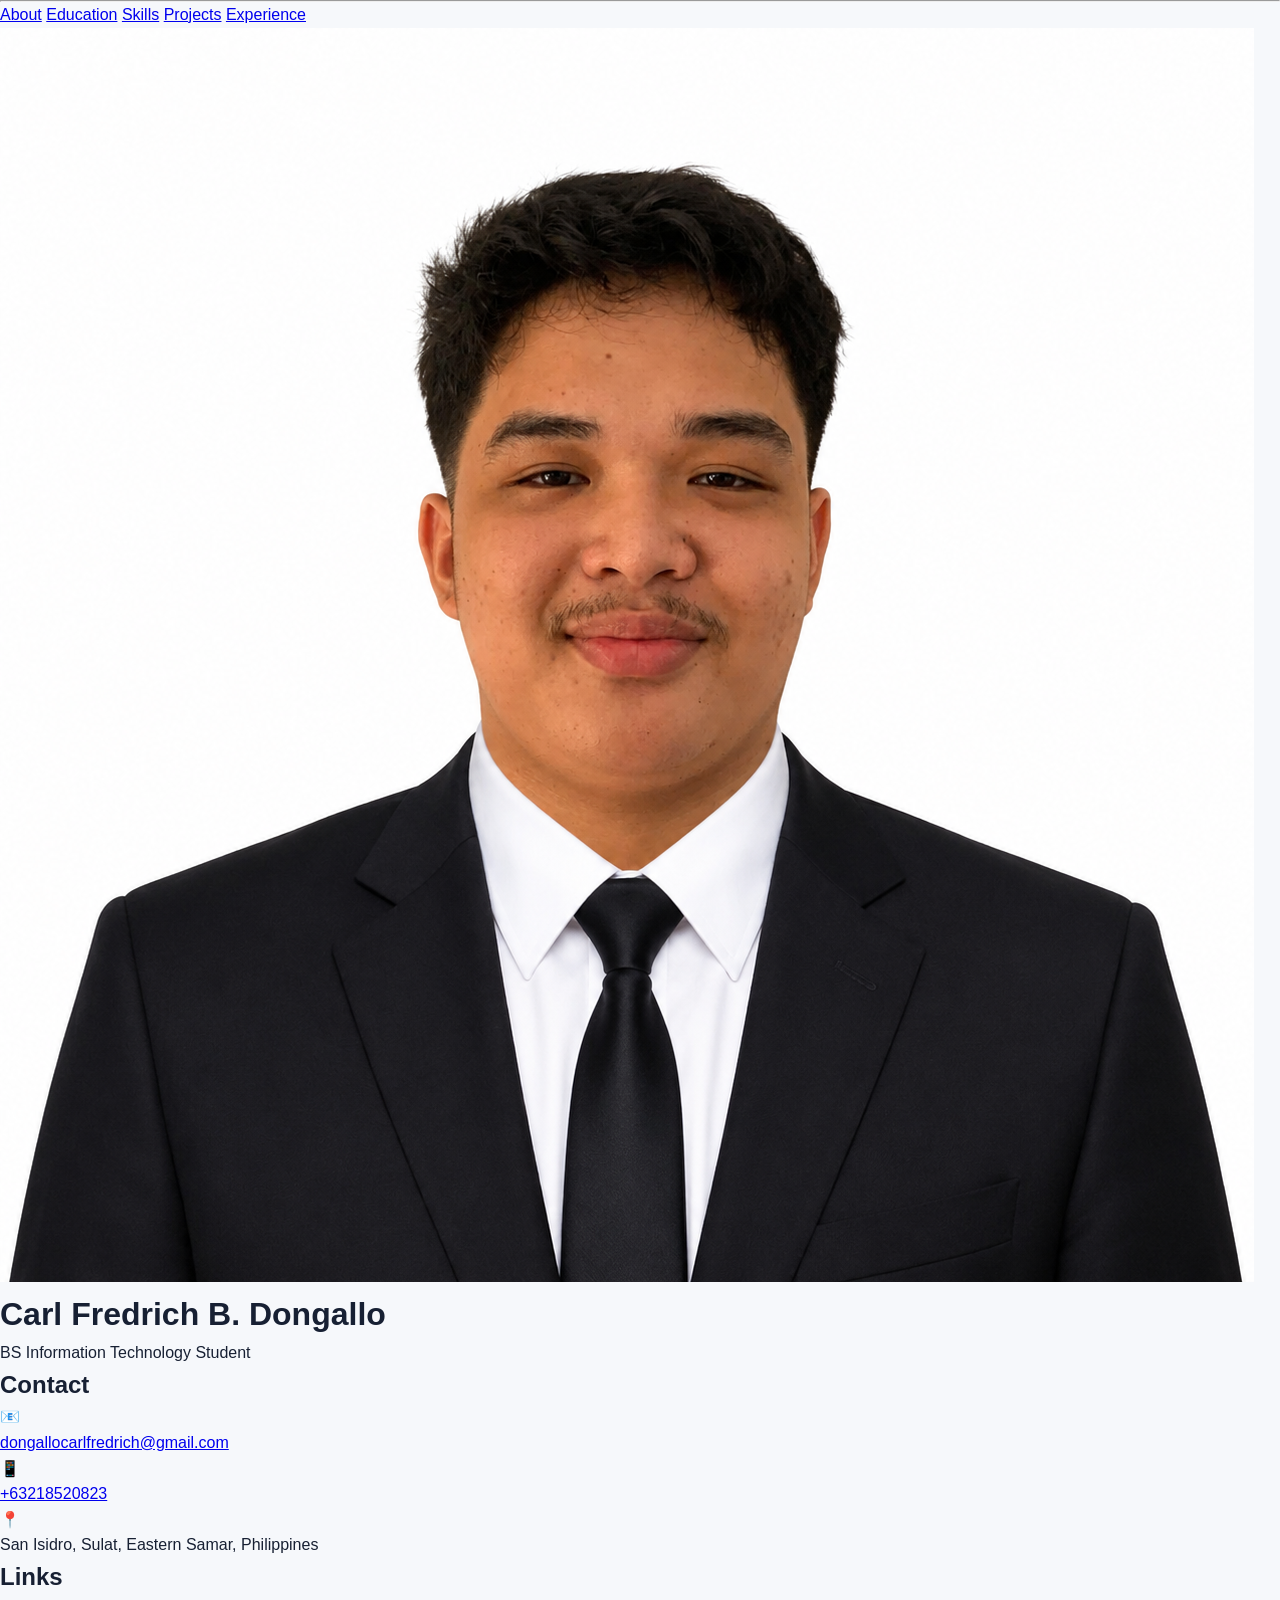
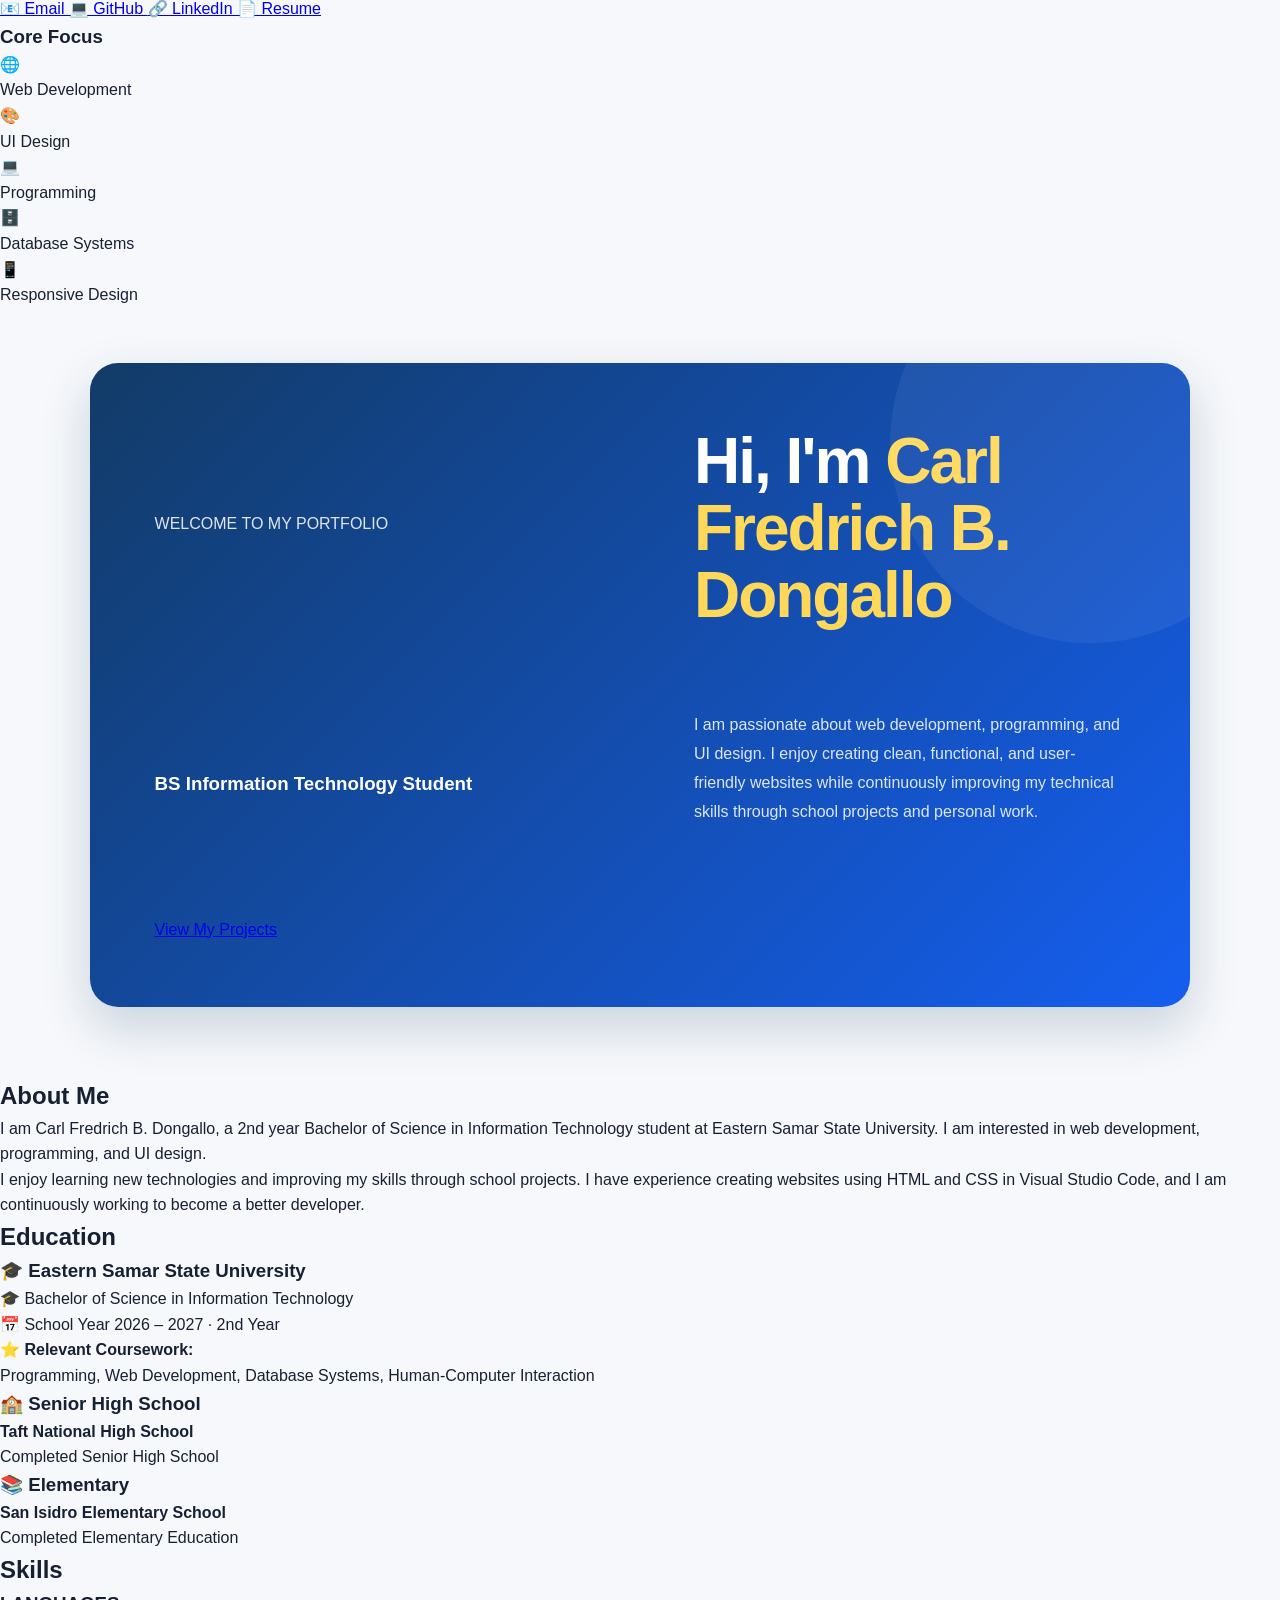
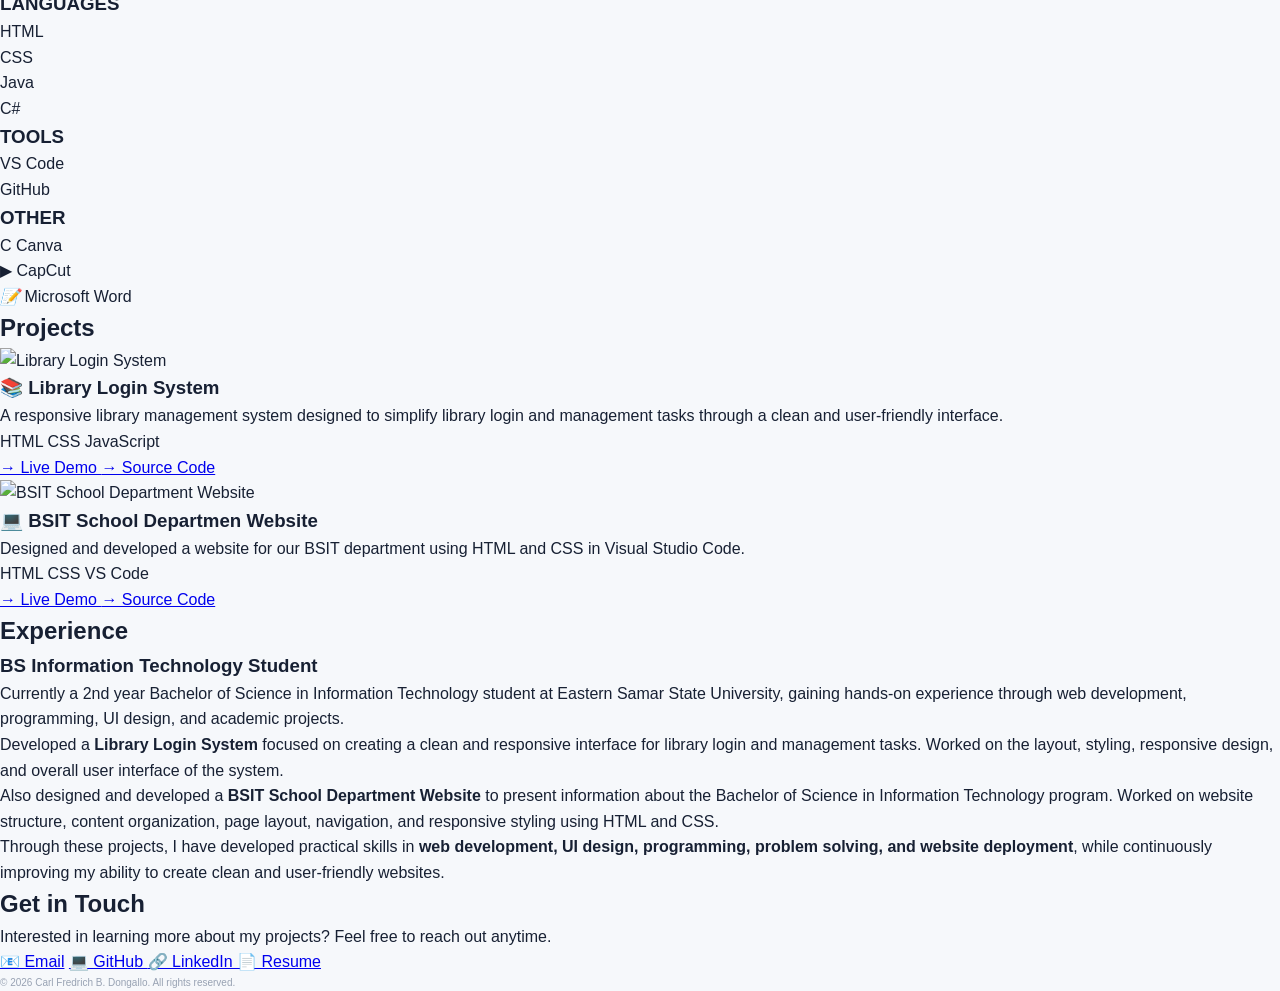
==== commit 0ad566f9: "Update index.html" ====
--- a/index.html
+++ b/index.html
@@ -28,7 +28,7 @@
 <a href="#experience">Experience</a></nav>
 
 
-<img src="images/profile.jpg" 
+<img src="images/profile.png" 
 alt="Profile Picture" class="profile">
 
 <h1>Carl Fredrich B. Dongallo</h1>
--- a/style.css
+++ b/style.css
@@ -0,0 +1,2551 @@
+/* =========================================
+   RESET
+========================================= */
+
+* {
+    margin: 0;
+    padding: 0;
+    box-sizing: border-box;
+}
+
+html {
+    scroll-behavior: smooth;
+}
+
+body {
+    font-family: "Inter", sans-serif;
+    background: #f6f8fb;
+    color: #172033;
+    line-height: 1.6;
+}
+
+/* =========================================
+   VARIABLES
+========================================= */
+
+:root {
+    --blue: #155eef;
+    --dark-blue: #123b67;
+    --light-blue: #eef5ff;
+
+    --green: #16845b;
+    --light-green: #eaf8f1;
+
+    --yellow: #f7c843;
+    --dark: #172033;
+
+    --gray: #667085;
+    --light-gray: #e5e7eb;
+
+    --white: #ffffff;
+
+    --radius: 16px;
+
+    --shadow: 0 8px 30px rgba(16, 24, 40, 0.08);
+}
+
+/* =========================================
+   NAVIGATION
+========================================= */
+
+.navbar {
+    width: 100%;
+    min-height: 76px;
+    padding: 0 7%;
+
+    display: flex;
+    align-items: center;
+    justify-content: space-between;
+
+    background: #ffffff;
+    border-bottom: 1px solid #eaecf0;
+
+    position: sticky;
+    top: 0;
+    z-index: 100;
+}
+
+/* LOGO */
+
+.logo {
+    display: flex;
+    align-items: center;
+    gap: 9px;
+
+    color: var(--dark);
+    text-decoration: none;
+
+    font-size: 22px;
+    font-weight: 800;
+}
+
+.logo-icon {
+    width: 36px;
+    height: 36px;
+
+    display: flex;
+    align-items: center;
+    justify-content: center;
+
+    border-radius: 10px;
+
+    background: var(--blue);
+    color: white;
+
+    font-weight: 800;
+}
+
+.logo-go {
+    color: var(--blue);
+}
+
+/* NAV LINKS */
+
+.nav-links {
+    display: flex;
+    align-items: center;
+    gap: 35px;
+}
+
+.nav-links a {
+    color: #667085;
+    text-decoration: none;
+
+    font-size: 14px;
+    font-weight: 600;
+
+    transition: 0.25s ease;
+}
+
+.nav-links a:hover,
+.nav-links a.active {
+    color: var(--blue);
+}
+
+/* ACCESSIBILITY BUTTON */
+
+.accessibility-btn {
+    border: 1px solid #d0d5dd;
+
+    background: #ffffff;
+    color: var(--dark);
+
+    padding: 10px 16px;
+
+    border-radius: 9px;
+
+    font-family: inherit;
+    font-size: 13px;
+    font-weight: 600;
+
+    cursor: pointer;
+
+    transition: 0.25s ease;
+}
+
+.accessibility-btn:hover {
+    border-color: var(--blue);
+    color: var(--blue);
+    background: var(--light-blue);
+}
+
+/* =========================================
+   HERO
+========================================= */
+
+.hero {
+    width: 86%;
+    max-width: 1250px;
+
+    min-height: 560px;
+
+    margin: 55px auto 70px;
+    padding: 65px;
+
+    display: grid;
+    grid-template-columns: 1fr 0.9fr;
+    gap: 60px;
+
+    align-items: center;
+
+    border-radius: 28px;
+
+    background: linear-gradient(
+        135deg,
+        #123b67,
+        #155eef
+    );
+
+    color: white;
+
+    overflow: hidden;
+    position: relative;
+
+    box-shadow:
+        0 20px 50px rgba(18, 59, 103, 0.2);
+}
+
+/* SUBTLE GLOW */
+
+.hero::before {
+    content: "";
+
+    position: absolute;
+
+    width: 400px;
+    height: 400px;
+
+    border-radius: 50%;
+
+    background: rgba(255, 255, 255, 0.06);
+
+    right: -100px;
+    top: -120px;
+}
+
+/* HERO CONTENT */
+
+.hero-content {
+    position: relative;
+    z-index: 2;
+}
+
+.eyebrow {
+    display: inline-block;
+
+    margin-bottom: 18px;
+
+    color: #ffd85a;
+
+    font-size: 12px;
+    font-weight: 800;
+    letter-spacing: 2px;
+}
+
+.hero h1 {
+    font-size: clamp(42px, 5vw, 65px);
+
+    line-height: 1.05;
+    letter-spacing: -2px;
+
+    margin-bottom: 22px;
+
+    color: white;
+}
+
+.hero h1 span {
+    color: #ffd85a;
+}
+
+.hero p {
+    max-width: 570px;
+
+    margin-bottom: 30px;
+
+    color: rgba(255, 255, 255, 0.86);
+
+    font-size: 16px;
+    line-height: 1.8;
+}
+
+/* SEARCH */
+
+.search-container {
+    display: flex;
+    align-items: center;
+
+    gap: 10px;
+
+    max-width: 650px;
+}
+
+.search-box {
+    flex: 1;
+
+    min-height: 58px;
+
+    display: flex;
+    align-items: center;
+
+    gap: 12px;
+
+    padding: 0 15px;
+
+    background: white;
+
+    border-radius: 12px;
+
+    box-shadow:
+        0 8px 25px rgba(0, 0, 0, 0.12);
+}
+
+.search-icon {
+    font-size: 25px;
+    color: #667085;
+}
+
+.search-box input {
+    width: 100%;
+
+    border: none;
+    outline: none;
+
+    font-family: inherit;
+    font-size: 14px;
+
+    color: var(--dark);
+}
+
+.search-box input::placeholder {
+    color: #98a2b3;
+}
+
+.voice-btn {
+    width: 38px;
+    height: 38px;
+
+    border: none;
+    border-radius: 9px;
+
+    background: var(--light-blue);
+
+    cursor: pointer;
+
+    transition: 0.25s ease;
+}
+
+.voice-btn:hover {
+    background: #dbe9ff;
+    transform: scale(1.05);
+}
+
+.search-btn {
+    height: 58px;
+
+    padding: 0 25px;
+
+    border: none;
+    border-radius: 12px;
+
+    background: var(--yellow);
+    color: #27344a;
+
+    font-family: inherit;
+    font-size: 14px;
+    font-weight: 800;
+
+    cursor: pointer;
+
+    transition: 0.25s ease;
+}
+
+.search-btn:hover {
+    transform: translateY(-2px);
+
+    box-shadow:
+        0 8px 20px rgba(247, 200, 67, 0.3);
+}
+
+.hero-note {
+    margin-top: 17px;
+
+    font-size: 12px;
+
+    color: rgba(255, 255, 255, 0.75);
+}
+
+.hero-note span {
+    color: #8ee4ba;
+    font-weight: bold;
+}
+
+/* =========================================
+   HERO MAP CARD
+========================================= */
+
+.hero-visual {
+    position: relative;
+    z-index: 2;
+}
+
+.map-card {
+    background: white;
+
+    border-radius: 20px;
+
+    overflow: hidden;
+
+    box-shadow:
+        0 20px 50px rgba(0, 0, 0, 0.18);
+}
+
+.map-top {
+    height: 55px;
+
+    padding: 0 18px;
+
+    display: flex;
+    align-items: center;
+    justify-content: space-between;
+
+    color: var(--dark);
+
+    font-size: 13px;
+    font-weight: 700;
+}
+
+.location {
+    color: var(--blue);
+    font-size: 11px;
+}
+
+.map-area {
+    height: 280px;
+
+    position: relative;
+
+    overflow: hidden;
+
+    background: linear-gradient(
+        135deg,
+        #e8f1ec,
+        #dce8f0
+    );
+}
+
+/* MAP ROADS */
+
+.map-road {
+    position: absolute;
+
+    height: 12px;
+
+    background: rgba(255, 255, 255, 0.9);
+
+    transform: rotate(-35deg);
+
+    box-shadow:
+        0 1px 2px rgba(0, 0, 0, 0.05);
+}
+
+.road-one {
+    width: 600px;
+    top: 80px;
+    left: -100px;
+}
+
+.road-two {
+    width: 550px;
+    top: 170px;
+    left: 20px;
+
+    transform: rotate(30deg);
+}
+
+.road-three {
+    width: 400px;
+    top: 130px;
+    left: 130px;
+
+    transform: rotate(90deg);
+}
+
+/* MAP PINS */
+
+.map-pin {
+    position: absolute;
+
+    width: 48px;
+    height: 48px;
+
+    display: flex;
+    align-items: center;
+    justify-content: center;
+
+    border-radius: 50%;
+
+    background: white;
+
+    box-shadow:
+        0 5px 15px rgba(0, 0, 0, 0.15);
+
+    font-size: 21px;
+}
+
+.pin-one {
+    left: 25%;
+    top: 28%;
+}
+
+.pin-two {
+    right: 23%;
+    top: 22%;
+}
+
+.pin-three {
+    right: 30%;
+    bottom: 20%;
+}
+
+/* CURRENT LOCATION */
+
+.current-location {
+    position: absolute;
+
+    left: 52%;
+    top: 55%;
+
+    width: 20px;
+    height: 20px;
+
+    display: flex;
+    align-items: center;
+    justify-content: center;
+
+    border-radius: 50%;
+
+    background: rgba(21, 94, 239, 0.2);
+}
+
+.current-location span {
+    width: 9px;
+    height: 9px;
+
+    border-radius: 50%;
+
+    background: var(--blue);
+
+    border: 2px solid white;
+}
+
+/* MAP FOOTER */
+
+.map-footer {
+    min-height: 70px;
+
+    padding: 14px 18px;
+
+    display: flex;
+    align-items: center;
+    justify-content: space-between;
+
+    color: #667085;
+
+    font-size: 11px;
+}
+
+.map-footer strong {
+    color: var(--dark);
+
+    font-size: 20px;
+
+    margin-right: 5px;
+}
+
+.map-footer button {
+    border: none;
+    background: none;
+
+    color: var(--blue);
+
+    font-family: inherit;
+    font-weight: 700;
+
+    cursor: pointer;
+}
+
+/* =========================================
+   GENERAL SECTIONS
+========================================= */
+
+.section {
+    width: 86%;
+    max-width: 1250px;
+
+    margin: 0 auto 80px;
+}
+
+.section-heading {
+    display: flex;
+    align-items: flex-end;
+    justify-content: space-between;
+
+    margin-bottom: 25px;
+}
+
+.section-label {
+    display: block;
+
+    margin-bottom: 5px;
+
+    color: var(--blue);
+
+    font-size: 11px;
+    font-weight: 800;
+    letter-spacing: 2px;
+}
+
+.section-heading h2 {
+    color: var(--dark);
+
+    font-size: 30px;
+    letter-spacing: -0.8px;
+}
+
+.view-all {
+    color: var(--blue);
+
+    text-decoration: none;
+
+    font-size: 13px;
+    font-weight: 700;
+}
+
+/* =========================================
+   CATEGORIES
+========================================= */
+
+.category-grid {
+    display: grid;
+
+    grid-template-columns: repeat(4, 1fr);
+
+    gap: 18px;
+}
+
+.category-card {
+    min-height: 125px;
+
+    padding: 22px;
+
+    display: flex;
+    align-items: center;
+
+    gap: 15px;
+
+    position: relative;
+
+    background: white;
+
+    border: 1px solid #eaecf0;
+
+    border-radius: var(--radius);
+
+    color: var(--dark);
+
+    text-decoration: none;
+
+    box-shadow:
+        0 2px 8px rgba(16, 24, 40, 0.03);
+
+    transition: 0.25s ease;
+}
+
+.category-card:hover {
+    transform: translateY(-5px);
+
+    border-color: #c9d9f7;
+
+    box-shadow: var(--shadow);
+}
+
+.category-icon {
+    width: 52px;
+    height: 52px;
+
+    flex-shrink: 0;
+
+    display: flex;
+    align-items: center;
+    justify-content: center;
+
+    border-radius: 13px;
+
+    font-size: 25px;
+}
+
+.hospital {
+    background: #eaf2ff;
+}
+
+.school {
+    background: #fff5dc;
+}
+
+.food {
+    background: #fff0e8;
+}
+
+.government {
+    background: #eaf8f1;
+}
+
+.category-card h3 {
+    margin-bottom: 3px;
+    font-size: 15px;
+}
+
+.category-card p {
+    color: var(--gray);
+    font-size: 11px;
+}
+
+.category-arrow {
+    position: absolute;
+
+    right: 18px;
+
+    color: #98a2b3;
+
+    transition: 0.25s ease;
+}
+
+.category-card:hover .category-arrow {
+    color: var(--blue);
+
+    transform: translateX(4px);
+}
+
+/* =========================================
+   PLACES
+========================================= */
+
+.place-grid {
+    display: grid;
+
+    grid-template-columns: repeat(3, 1fr);
+
+    gap: 20px;
+}
+
+.place-card {
+    overflow: hidden;
+
+    background: white;
+
+    border: 1px solid #eaecf0;
+
+    border-radius: var(--radius);
+
+    box-shadow:
+        0 2px 8px rgba(16, 24, 40, 0.03);
+
+    transition: 0.25s ease;
+}
+
+.place-card:hover {
+    transform: translateY(-5px);
+
+    box-shadow: var(--shadow);
+}
+
+/* PLACE IMAGE */
+
+.place-image {
+    height: 360px;
+
+    position: relative;
+
+    overflow: hidden;
+
+    border-radius: 18px;
+
+    background: linear-gradient(
+        135deg,
+        #dce8ff,
+        #eef3fa
+    );
+
+    border: 1px solid #dce3ee;
+
+    display: flex;
+    align-items: center;
+    justify-content: center;
+}
+
+.place-image img {
+    width: 100%;
+    height: 100%;
+
+    object-fit: contain;
+    object-position: center;
+
+    display: block;
+
+    border-radius: 18px;
+}
+
+.hospital-image {
+    background: linear-gradient(
+        135deg,
+        #dcecff,
+        #b8d4f7
+    );
+}
+
+.school-image {
+    background: linear-gradient(
+        135deg,
+        #fff1c9,
+        #f2d890
+    );
+}
+
+.restaurant-image {
+    background: linear-gradient(
+        135deg,
+        #ffe4d5,
+        #eec3aa
+    );
+}
+
+.place-category {
+    position: absolute;
+
+    left: 15px;
+    bottom: 13px;
+
+    padding: 5px 9px;
+
+    border-radius: 6px;
+
+    background: rgba(255, 255, 255, 0.92);
+
+    color: var(--dark);
+
+    font-size: 10px;
+    font-weight: 700;
+}
+
+.save-btn {
+    position: absolute;
+
+    top: 13px;
+    right: 13px;
+
+    width: 35px;
+    height: 35px;
+
+    border: none;
+    border-radius: 50%;
+
+    background: white;
+    color: var(--dark);
+
+    font-size: 20px;
+
+    cursor: pointer;
+
+    box-shadow:
+        0 3px 10px rgba(0, 0, 0, 0.1);
+
+    transition: 0.25s ease;
+}
+
+.save-btn:hover {
+    color: #e05252;
+    transform: scale(1.08);
+}
+
+/* PLACE CONTENT */
+
+.place-content {
+    padding: 20px;
+}
+
+.place-title {
+    display: flex;
+
+    justify-content: space-between;
+
+    gap: 10px;
+
+    margin-bottom: 15px;
+}
+
+.place-title h3 {
+    margin-bottom: 3px;
+    font-size: 16px;
+}
+
+.place-title p {
+    color: var(--gray);
+    font-size: 11px;
+}
+
+.rating {
+    flex-shrink: 0;
+
+    color: #b27b00;
+
+    font-size: 12px;
+    font-weight: 700;
+}
+
+/* ACCESSIBILITY LIST */
+
+.accessibility-list {
+    display: flex;
+    flex-direction: column;
+
+    gap: 7px;
+
+    margin-bottom: 17px;
+}
+
+.accessibility-list span {
+    color: var(--green);
+
+    font-size: 11px;
+    font-weight: 600;
+}
+
+/* DETAILS BUTTON */
+
+.details-btn {
+    display: block;
+
+    padding: 10px;
+
+    border-radius: 8px;
+
+    background: var(--light-blue);
+
+    color: var(--blue);
+
+    text-align: center;
+    text-decoration: none;
+
+    font-size: 12px;
+    font-weight: 700;
+
+    transition: 0.25s ease;
+}
+
+.details-btn:hover {
+    background: #dce9ff;
+}
+
+/* =========================================
+   ACCESSIBILITY BANNER
+========================================= */
+
+.accessibility-banner {
+    width: 86%;
+    max-width: 1250px;
+
+    margin: 0 auto 80px;
+
+    padding: 35px 40px;
+
+    display: flex;
+    align-items: center;
+
+    gap: 25px;
+
+    border-radius: 20px;
+
+    background: #123b67;
+
+    color: white;
+}
+
+.banner-icon {
+    width: 62px;
+    height: 62px;
+
+    flex-shrink: 0;
+
+    display: flex;
+    align-items: center;
+    justify-content: center;
+
+    border-radius: 15px;
+
+    background: rgba(255, 255, 255, 0.1);
+
+    font-size: 28px;
+}
+
+.banner-content {
+    flex: 1;
+}
+
+.banner-content .section-label {
+    color: #ffd85a;
+}
+
+.banner-content h2 {
+    margin-bottom: 5px;
+
+    color: white;
+
+    font-size: 24px;
+}
+
+.banner-content p {
+    max-width: 700px;
+
+    color: rgba(255, 255, 255, 0.75);
+
+    font-size: 13px;
+}
+
+.banner-btn {
+    padding: 12px 18px;
+
+    flex-shrink: 0;
+
+    border-radius: 8px;
+
+    background: white;
+
+    color: var(--dark-blue);
+
+    text-decoration: none;
+
+    font-size: 12px;
+    font-weight: 700;
+
+    transition: 0.25s ease;
+}
+
+.banner-btn:hover {
+    transform: translateY(-2px);
+
+    background: #ffd85a;
+}
+
+/* =========================================
+   FOOTER
+========================================= */
+
+footer {
+    min-height: 130px;
+
+    padding: 30px 7%;
+
+    display: flex;
+    align-items: center;
+    justify-content: space-between;
+
+    gap: 20px;
+
+    border-top: 1px solid #eaecf0;
+
+    background: white;
+}
+
+.footer-logo {
+    display: flex;
+    align-items: center;
+
+    gap: 9px;
+
+    color: var(--dark);
+}
+
+.footer-logo .logo-icon {
+    width: 30px;
+    height: 30px;
+
+    font-size: 13px;
+}
+
+footer p {
+    color: var(--gray);
+
+    font-size: 12px;
+}
+
+.copyright {
+    color: #98a2b3;
+
+    font-size: 10px;
+}
+
+/* =========================================
+   RESPONSIVE - TABLET
+========================================= */
+
+@media (max-width: 1000px) {
+
+    .nav-links {
+        gap: 18px;
+    }
+
+    .hero {
+        grid-template-columns: 1fr;
+
+        padding: 45px;
+
+        gap: 40px;
+    }
+
+    .hero-visual {
+        max-width: 600px;
+
+        width: 100%;
+
+        margin: auto;
+    }
+
+    .category-grid {
+        grid-template-columns: repeat(2, 1fr);
+    }
+
+    .place-grid {
+        grid-template-columns: repeat(2, 1fr);
+    }
+}
+
+/* =========================================
+   ACCESSGO ACCESSIBILITY SETTINGS
+========================================= */
+
+/* LARGE TEXT */
+
+body.large-text {
+    font-size: 18px;
+}
+
+body.large-text h1 {
+    font-size: 46px !important;
+}
+
+body.large-text h2 {
+    font-size: 25px !important;
+}
+
+body.large-text h3 {
+    font-size: 21px !important;
+}
+
+body.large-text p {
+    font-size: 18px !important;
+}
+
+body.large-text a {
+    font-size: 17px !important;
+}
+
+body.large-text button {
+    font-size: 17px !important;
+}
+
+body.large-text .preference p {
+    font-size: 15px;
+}
+
+body.large-text .preference h2 {
+    font-size: 19px;
+}
+
+body.large-text .state {
+    font-size: 13px;
+}
+
+body.large-text .section-description,
+body.large-text .notice p,
+body.large-text .extra > p,
+body.large-text .choice label {
+    font-size: 15px;
+}
+
+/* HIGH CONTRAST */
+
+body.high-contrast {
+    background: #ffffff !important;
+    color: #000000 !important;
+}
+
+body.high-contrast nav {
+    background: #ffffff !important;
+    border-bottom: 2px solid #000000 !important;
+}
+
+body.high-contrast p {
+    color: #111111 !important;
+}
+
+body.high-contrast a {
+    color: #0000cc !important;
+}
+
+body.high-contrast button {
+    border: 2px solid #000000 !important;
+}
+
+/* =========================
+   REDUCED MOTION
+========================= */
+
+body.reduced-motion *,
+body.reduced-motion *::before,
+body.reduced-motion *::after {
+    animation: none !important;
+    transition: none !important;
+    scroll-behavior: auto !important;
+}
+
+body.reduced-motion {
+    scroll-behavior: auto !important;
+}
+
+body.reduced-motion .preference label:hover {
+    transform: none !important;
+}
+/* =========================================
+   DETAILS PAGE - PLACE IMAGE
+========================================= */
+
+.place-image,
+.hospital-image,
+.school-image,
+.restaurant-image {
+    overflow: hidden;
+}
+
+.place-image img,
+.hospital-image img,
+.school-image img,
+.restaurant-image img {
+    width: 100%;
+    height: 100%;
+
+    object-fit: contain;
+    object-position: center;
+
+    display: block;
+}
+
+.hospital-image,
+.school-image,
+.restaurant-image {
+    background-size: contain !important;
+    background-repeat: no-repeat !important;
+    background-position: center !important;
+}
+
+/* MAIN DETAILS IMAGE */
+
+.details-image,
+.place-details-image {
+    width: 100%;
+
+    height: 360px;
+
+    border-radius: 20px;
+
+    overflow: hidden;
+
+    background-color: #eef3f8;
+}
+
+/* IMAGE INSIDE DETAILS */
+
+.details-image img,
+.place-details-image img {
+    width: 100%;
+    height: 100%;
+
+    object-fit: contain;
+    object-position: center;
+
+    display: block;
+}
+
+/* =========================================
+   ACCESSGO DIRECTIONS MAP
+========================================= */
+
+/* MAIN DIRECTIONS MAP */
+
+.directions-map,
+.route-map,
+.map-card-directions {
+    position: relative;
+
+    width: 100%;
+
+    min-height: 495px;
+
+    overflow: hidden;
+
+    border-radius: 22px;
+
+    background: linear-gradient(
+        135deg,
+        #dcecff,
+        #e9f3ff
+    );
+
+    border: 1px solid #cbdcf2;
+}
+
+/* MAP BASE */
+
+.directions-map::before,
+.route-map::before,
+.map-card-directions::before {
+    content: "";
+
+    position: absolute;
+
+    inset: 0;
+
+    background:
+        linear-gradient(
+            90deg,
+            transparent 0%,
+            transparent 48%,
+            rgba(255, 255, 255, 0.65) 48%,
+            rgba(255, 255, 255, 0.65) 52%,
+            transparent 52%
+        ),
+        linear-gradient(
+            0deg,
+            transparent 0%,
+            transparent 45%,
+            rgba(255, 255, 255, 0.65) 45%,
+            rgba(255, 255, 255, 0.65) 50%,
+            transparent 50%
+        );
+
+    opacity: 0.65;
+
+    pointer-events: none;
+}
+
+/* =========================================
+   ROADS
+========================================= */
+
+.road {
+    position: absolute;
+
+    background: #ffffff;
+
+    border-radius: 3px;
+
+    z-index: 2;
+
+    box-shadow:
+        0 1px 2px rgba(80, 100, 120, 0.08);
+}
+
+.road-horizontal {
+    width: 100%;
+
+    height: 30px;
+
+    left: 0;
+
+    top: 58%;
+}
+
+.road-vertical {
+    width: 30px;
+
+    height: 100%;
+
+    left: 55%;
+
+    top: 0;
+}
+
+.road-small {
+    width: 72%;
+
+    height: 18px;
+
+    left: 5%;
+
+    top: 22%;
+
+    transform: rotate(15deg);
+
+    transform-origin: center;
+
+    background: #ffffff;
+}
+
+/* ROAD CENTER DETAIL */
+
+.road-horizontal::before {
+    content: "";
+
+    position: absolute;
+
+    left: 0;
+
+    top: 50%;
+
+    width: 100%;
+
+    height: 2px;
+
+    transform: translateY(-50%);
+
+    background:
+        repeating-linear-gradient(
+            90deg,
+            transparent 0,
+            transparent 25px,
+            #d8e0e8 25px,
+            #d8e0e8 40px
+        );
+
+    opacity: 0.7;
+}
+
+/* VERTICAL ROAD DETAIL */
+
+.road-vertical::before {
+    content: "";
+
+    position: absolute;
+
+    left: 50%;
+
+    top: 0;
+
+    width: 2px;
+
+    height: 100%;
+
+    transform: translateX(-50%);
+
+    background:
+        repeating-linear-gradient(
+            0deg,
+            transparent 0,
+            transparent 25px,
+            #d8e0e8 25px,
+            #d8e0e8 40px
+        );
+
+    opacity: 0.7;
+}
+
+/* =========================================
+   BLUE ACCESSIBLE ROUTE
+========================================= */
+
+.route-vertical {
+    position: absolute;
+
+    width: 12px;
+
+    height: 170px;
+
+    left: 33%;
+
+    top: 28%;
+
+    background: #315bd6;
+
+    border-radius: 7px;
+
+    z-index: 8;
+
+    box-shadow:
+        0 2px 6px rgba(49, 91, 214, 0.25);
+}
+
+.route-horizontal {
+    position: absolute;
+
+    width: 55%;
+
+    height: 12px;
+
+    left: 33%;
+
+    top: 61%;
+
+    background: #315bd6;
+
+    border-radius: 0 8px 8px 0;
+
+    z-index: 8;
+
+    box-shadow:
+        0 2px 6px rgba(49, 91, 214, 0.25);
+}
+
+.route-turn {
+    position: absolute;
+
+    width: 58px;
+
+    height: 45px;
+
+    left: calc(33% - 1px);
+
+    top: calc(28% + 145px);
+
+    border-left: 12px solid #315bd6;
+
+    border-bottom: 12px solid #315bd6;
+
+    border-radius: 0 0 0 35px;
+
+    z-index: 9;
+
+    box-shadow:
+        -2px 2px 6px rgba(49, 91, 214, 0.18);
+}
+
+.route-turn::after {
+    content: "";
+
+    position: absolute;
+
+    width: 30px;
+
+    height: 12px;
+
+    left: 45px;
+
+    bottom: -12px;
+
+    background: #315bd6;
+
+    border-radius: 0 8px 8px 0;
+}
+
+/* =========================================
+   START MARKER
+========================================= */
+
+.start-marker {
+    position: absolute;
+
+    left: 27%;
+
+    top: 60%;
+
+    width: 68px;
+
+    height: 68px;
+
+    display: flex;
+
+    align-items: center;
+
+    justify-content: center;
+
+    border-radius: 50%;
+
+    background: #2e824b;
+
+    color: #ffffff;
+
+    font-size: 25px;
+
+    font-weight: 800;
+
+    border: 7px solid #dce9dc;
+
+    box-shadow:
+        0 5px 14px rgba(0, 0, 0, 0.16);
+
+    z-index: 15;
+}
+
+/* =========================================
+   DESTINATION MARKER
+========================================= */
+
+.destination-marker {
+    position: absolute;
+
+    right: 17%;
+
+    top: 21%;
+
+    width: 68px;
+
+    height: 68px;
+
+    display: flex;
+
+    align-items: center;
+
+    justify-content: center;
+
+    border-radius: 50%;
+
+    background: #315bd6;
+
+    color: #ffffff;
+
+    font-size: 27px;
+
+    border: 7px solid #dce8ff;
+
+    box-shadow:
+        0 5px 14px rgba(0, 0, 0, 0.16);
+
+    z-index: 15;
+}
+
+.destination-marker::after {
+    content: "";
+
+    position: absolute;
+
+    width: 78px;
+
+    height: 78px;
+
+    border-radius: 50%;
+
+    border: 2px solid rgba(49, 91, 214, 0.18);
+
+    animation: destinationPulse 2s infinite;
+}
+
+@keyframes destinationPulse {
+    0% {
+        transform: scale(0.9);
+        opacity: 0.8;
+    }
+
+    70% {
+        transform: scale(1.15);
+        opacity: 0;
+    }
+
+    100% {
+        transform: scale(1.15);
+        opacity: 0;
+    }
+}
+
+/* =========================================
+   MAP LABEL
+========================================= */
+
+.map-label {
+    position: absolute;
+
+    top: 25px;
+
+    left: 25px;
+
+    padding: 12px 17px;
+
+    background: #ffffff;
+
+    color: #172033;
+
+    border-radius: 11px;
+
+    font-size: 13px;
+
+    font-weight: 700;
+
+    box-shadow:
+        0 5px 18px rgba(16, 24, 40, 0.10);
+
+    z-index: 20;
+}
+
+/* =========================================
+   ROUTE LABEL
+========================================= */
+
+.route-label {
+    position: absolute;
+
+    right: 25px;
+
+    bottom: 25px;
+
+    padding: 12px 17px;
+
+    background: #ffffff;
+
+    color: #315bd6;
+
+    border-radius: 11px;
+
+    font-size: 12px;
+
+    font-weight: 700;
+
+    box-shadow:
+        0 5px 18px rgba(16, 24, 40, 0.10);
+
+    z-index: 20;
+}
+
+/* =========================================
+   LEGEND
+========================================= */
+
+.legend {
+    position: absolute;
+
+    right: 25px;
+
+    bottom: 25px;
+
+    display: flex;
+
+    align-items: center;
+
+    gap: 9px;
+
+    padding: 12px 17px;
+
+    background: #ffffff;
+
+    color: #315bd6;
+
+    border-radius: 11px;
+
+    font-size: 12px;
+
+    font-weight: 600;
+
+    box-shadow:
+        0 5px 18px rgba(16, 24, 40, 0.10);
+
+    z-index: 20;
+}
+
+.legend::before {
+    content: "";
+
+    width: 28px;
+
+    height: 5px;
+
+    display: inline-block;
+
+    background: #315bd6;
+
+    border-radius: 5px;
+}
+
+/* =========================================
+   DIRECTIONS MAP LARGE SIZE
+========================================= */
+
+.map-area.directions-map,
+.directions-page .map-area {
+    height: 495px;
+
+    min-height: 495px;
+
+    background: linear-gradient(
+        135deg,
+        #dcecff,
+        #e9f3ff
+    );
+}
+
+/* =========================================
+   EXTRA ROAD INTERSECTION
+========================================= */
+
+.road-horizontal::after {
+    content: "";
+
+    position: absolute;
+
+    width: 100%;
+
+    height: 3px;
+
+    left: 0;
+
+    top: 50%;
+
+    transform: translateY(-50%);
+
+    background:
+        repeating-linear-gradient(
+            90deg,
+            transparent 0,
+            transparent 24px,
+            #cfd8e2 24px,
+            #cfd8e2 38px
+        );
+
+    opacity: 0.35;
+}
+
+/* =========================================
+   REDUCED MOTION FOR MAP
+========================================= */
+
+body.reduced-motion .destination-marker::after {
+    animation: none;
+}
+/* =========================
+   KEYBOARD NAVIGATION
+========================= */
+
+body.keyboard-navigation *:focus {
+    outline: 4px solid #3159c9 !important;
+    outline-offset: 4px !important;
+}
+
+body.keyboard-navigation button:focus,
+body.keyboard-navigation a:focus,
+body.keyboard-navigation label:focus-within {
+    box-shadow: 0 0 0 4px rgba(49, 89, 201, 0.25);
+}
+
+/* =========================================
+   LOCATION MAP
+========================================= */
+
+.location-section {
+    width: 86%;
+
+    max-width: 1250px;
+
+    margin: 0 auto 80px;
+}
+
+.location-section h2 {
+    margin-bottom: 25px;
+
+    color: var(--dark);
+
+    font-size: 30px;
+
+    letter-spacing: -0.8px;
+}
+
+/* LOCATION CARD */
+
+.location-card {
+    width: 100%;
+
+    display: block;
+
+    background: #ffffff;
+
+    border: 1px solid #dce3ee;
+
+    border-radius: 20px;
+
+    overflow: hidden;
+
+    box-shadow:
+        0 8px 30px rgba(16, 24, 40, 0.08);
+}
+
+/* LOCATION MAP CONTAINER */
+
+.location-map {
+    position: relative !important;
+
+    width: 100% !important;
+
+    height: 500px !important;
+
+    min-height: 500px !important;
+
+    max-height: 500px !important;
+
+    display: block !important;
+
+    overflow: hidden !important;
+
+    border-radius: 20px 20px 0 0 !important;
+
+    background: #dcecff;
+}
+
+/* LEAFLET MAP */
+
+.location-map .leaflet-container,
+.location-map #map,
+.location-map .map-container {
+    position: absolute !important;
+
+    top: 0 !important;
+    left: 0 !important;
+    right: 0 !important;
+    bottom: 0 !important;
+
+    width: 100% !important;
+
+    height: 100% !important;
+
+    min-width: 100% !important;
+
+    min-height: 100% !important;
+
+    max-width: none !important;
+
+    max-height: none !important;
+
+    margin: 0 !important;
+
+    padding: 0 !important;
+
+    border: 0 !important;
+
+    overflow: hidden !important;
+}
+
+/* LEAFLET MAP PANES */
+
+.location-map .leaflet-map-pane,
+.location-map .leaflet-tile-pane,
+.location-map .leaflet-overlay-pane,
+.location-map .leaflet-shadow-pane,
+.location-map .leaflet-marker-pane,
+.location-map .leaflet-tooltip-pane,
+.location-map .leaflet-popup-pane {
+    width: 100% !important;
+}
+
+/* LEAFLET TILES */
+
+.location-map .leaflet-tile-container,
+.location-map .leaflet-layer {
+    width: 100% !important;
+}
+
+.location-map .leaflet-tile {
+    max-width: none !important;
+}
+
+/* KEEP CONTROLS ABOVE MAP */
+
+.location-map .leaflet-control-container {
+    position: absolute !important;
+
+    inset: 0 !important;
+
+    pointer-events: none;
+
+    z-index: 1000 !important;
+}
+
+.location-map .leaflet-control {
+    pointer-events: auto;
+}
+
+/* LOCATION DETAILS */
+
+.location-details {
+    padding: 25px;
+
+    background: #ffffff;
+}
+
+.location-details h3 {
+    margin-bottom: 10px;
+
+    color: var(--dark);
+
+    font-size: 20px;
+}
+
+.location-details p {
+    color: var(--gray);
+
+    font-size: 14px;
+
+    line-height: 1.7;
+}
+
+/* MAP BUTTON */
+
+.map-button {
+    display: inline-block;
+
+    margin-top: 15px;
+
+    padding: 11px 18px;
+
+    border-radius: 8px;
+
+    background: var(--light-blue);
+
+    color: var(--blue);
+
+    text-decoration: none;
+
+    font-size: 13px;
+
+    font-weight: 700;
+
+    transition: 0.25s ease;
+}
+
+.map-button:hover {
+    background: #dce9ff;
+
+    transform: translateY(-2px);
+}
+
+/* =========================================
+   TABS
+========================================= */
+
+.tabs a {
+    border: none;
+
+    background: transparent;
+
+    padding: 13px 18px;
+
+    cursor: pointer;
+
+    color: #737c8d;
+
+    font-size: 14px;
+
+    text-decoration: none;
+}
+
+.tabs a:hover {
+    color: #2949bd;
+}
+
+/* =========================================
+   REAL MAP IMAGE
+========================================= */
+
+.map-image-label {
+    position: absolute;
+
+    top: 28px;
+    left: 28px;
+
+    padding: 12px 17px;
+
+    background: rgba(255, 255, 255, 0.95);
+
+    color: #172033;
+
+    border-radius: 11px;
+
+    font-size: 13px;
+    font-weight: 700;
+
+    box-shadow:
+        0 5px 18px rgba(16, 24, 40, 0.15);
+
+    z-index: 20;
+}
+
+/* =========================================
+   REAL MAP CARD
+========================================= */
+
+.real-map-card {
+    width: 100%;
+
+    overflow: hidden;
+
+    border-radius: 22px;
+}
+
+.real-map-card .map-container {
+    width: 100%;
+    height: 495px;
+
+    display: flex;
+    align-items: center;
+    justify-content: center;
+
+    overflow: hidden;
+
+    border-radius: 22px;
+
+    background: #dcecff;
+}
+
+.real-map-card .map-container img {
+    width: 100%;
+    height: 100%;
+
+    object-fit: contain;
+    object-position: center;
+
+    display: block;
+
+    margin: 0;
+    padding: 0;
+
+    border: none;
+
+    border-radius: 22px;
+}
+
+/* =========================================
+   MOBILE
+========================================= */
+
+@media (max-width: 700px) {
+
+    .navbar {
+        padding: 15px 5%;
+
+        flex-wrap: wrap;
+
+        gap: 15px;
+    }
+
+    .nav-links {
+        order: 3;
+
+        width: 100%;
+
+        justify-content: center;
+
+        gap: 18px;
+    }
+
+    .accessibility-btn {
+        margin-left: auto;
+    }
+
+    .hero {
+        width: 92%;
+
+        padding: 35px 25px;
+
+        margin-top: 30px;
+
+        border-radius: 22px;
+    }
+
+    .hero h1 {
+        font-size: 43px;
+    }
+
+    .search-container {
+        flex-direction: column;
+
+        align-items: stretch;
+    }
+
+    .search-btn {
+        width: 100%;
+    }
+
+    .section,
+    .accessibility-banner {
+        width: 92%;
+    }
+
+    .category-grid,
+    .place-grid {
+        grid-template-columns: 1fr;
+    }
+
+    .section-heading {
+        align-items: flex-start;
+
+        gap: 15px;
+    }
+
+    .section-heading h2 {
+        font-size: 25px;
+    }
+
+    .accessibility-banner {
+        flex-direction: column;
+
+        align-items: flex-start;
+
+        padding: 30px;
+    }
+
+    .banner-btn {
+        width: 100%;
+
+        text-align: center;
+    }
+
+    footer {
+        flex-direction: column;
+
+        text-align: center;
+    }
+
+    /* LOCATION MAP */
+
+    .location-section {
+        width: 92%;
+    }
+
+    .location-map {
+        height: 400px !important;
+
+        min-height: 400px !important;
+
+        max-height: 400px !important;
+
+        border-radius: 18px 18px 0 0 !important;
+    }
+
+    .location-map .leaflet-container,
+    .location-map #map,
+    .location-map .map-container {
+        width: 100% !important;
+
+        height: 100% !important;
+    }
+
+    .location-details {
+        padding: 20px;
+    }
+
+    .location-section h2 {
+        font-size: 25px;
+    }
+
+    /* DIRECTIONS MAP */
+
+    .directions-map,
+    .route-map,
+    .map-card-directions {
+        min-height: 380px;
+
+        border-radius: 18px;
+    }
+
+    .map-area.directions-map,
+    .directions-page .map-area {
+        height: 380px;
+
+        min-height: 380px;
+    }
+
+    .road-horizontal {
+        height: 22px;
+    }
+
+    .road-vertical {
+        width: 22px;
+    }
+
+    .road-small {
+        height: 14px;
+    }
+
+    .route-vertical {
+        width: 10px;
+
+        height: 125px;
+
+        left: 32%;
+    }
+
+    .route-horizontal {
+        width: 58%;
+
+        height: 10px;
+
+        left: 32%;
+
+        top: 60%;
+    }
+
+    .route-turn {
+        left: calc(32% - 1px);
+
+        top: calc(28% + 105px);
+
+        width: 45px;
+
+        height: 35px;
+
+        border-left-width: 10px;
+        border-bottom-width: 10px;
+    }
+
+    .start-marker {
+        width: 58px;
+        height: 58px;
+
+        left: 25%;
+        top: 59%;
+
+        font-size: 21px;
+    }
+
+    .destination-marker {
+        width: 58px;
+        height: 58px;
+
+        right: 14%;
+        top: 20%;
+
+        font-size: 22px;
+    }
+
+    .map-label {
+        top: 18px;
+        left: 18px;
+
+        padding: 9px 13px;
+
+        font-size: 11px;
+    }
+
+    .route-label,
+    .legend {
+        right: 18px;
+        bottom: 18px;
+
+        padding: 9px 13px;
+
+        font-size: 10px;
+    }
+
+    /* REAL MAP */
+
+    .real-map-card .map-container {
+        height: 380px;
+
+        border-radius: 18px;
+    }
+
+    .real-map-card .map-container img {
+        width: 100%;
+        height: 100%;
+
+        object-fit: contain;
+
+        border-radius: 18px;
+    }
+
+    .map-image-label {
+        top: 18px;
+        left: 18px;
+
+        padding: 9px 13px;
+
+        font-size: 11px;
+    }
+}
+
+/* =========================
+   MOBILE RESPONSIVE
+========================= */
+
+@media (max-width: 700px) {
+
+    /* NAVIGATION */
+
+    nav {
+        height: 64px;
+        padding: 0 16px;
+    }
+
+    .logo {
+        font-size: 18px;
+    }
+
+    .logo-box {
+        width: 30px;
+        height: 30px;
+    }
+
+    .nav-links {
+        display: none;
+    }
+
+    .accessibility-btn {
+        padding: 8px 10px;
+        font-size: 12px;
+    }
+
+
+    /* MAIN CONTENT */
+
+    main {
+        width: 100%;
+        max-width: none;
+        margin: 25px auto 50px;
+        padding: 0 16px;
+    }
+
+    .back {
+        font-size: 13px;
+    }
+
+
+    /* PAGE LABEL */
+
+    .page-label {
+        margin-top: 18px;
+        font-size: 10px;
+    }
+
+
+    /* TITLE */
+
+    h1 {
+        font-size: 28px;
+        line-height: 1.2;
+    }
+
+    .intro {
+        margin-top: 15px;
+    }
+
+    .intro p {
+        font-size: 14px;
+        line-height: 1.6;
+    }
+
+
+    /* NOTICE */
+
+    .notice {
+        margin-top: 22px;
+        padding: 15px;
+        gap: 10px;
+    }
+
+    .notice strong {
+        font-size: 13px;
+    }
+
+    .notice p {
+        font-size: 12px;
+    }
+
+
+    /* PREFERENCES */
+
+    fieldset {
+        margin-top: 25px;
+    }
+
+    legend {
+        font-size: 18px;
+    }
+
+    .section-description {
+        font-size: 12px;
+        margin-bottom: 15px;
+    }
+
+    .preferences {
+        grid-template-columns: 1fr;
+        gap: 12px;
+    }
+
+    .preference label {
+        min-height: auto;
+        padding: 16px;
+    }
+
+    .preference-head {
+        gap: 10px;
+    }
+
+    .icon {
+        width: 40px;
+        height: 40px;
+        flex: 0 0 40px;
+        font-size: 18px;
+    }
+
+    .preference h2 {
+        font-size: 16px;
+    }
+
+    .preference p {
+        font-size: 12px;
+        line-height: 1.5;
+    }
+
+    .state {
+        margin-left: 50px;
+        margin-top: 12px;
+    }
+
+
+    /* PLACE PREFERENCES */
+
+    .extra {
+        margin-top: 22px;
+        padding: 18px;
+    }
+
+    .extra h2 {
+        font-size: 18px;
+    }
+
+    .extra > p {
+        font-size: 12px;
+    }
+
+    .choice-row {
+        gap: 8px;
+    }
+
+    .choice label {
+        padding: 9px 11px;
+        font-size: 12px;
+    }
+
+
+    /* BUTTONS */
+
+    .actions {
+        flex-direction: column-reverse;
+        gap: 10px;
+        margin-top: 24px;
+    }
+
+    .primary-btn,
+    .secondary-btn {
+        width: 100%;
+        min-height: 46px;
+        font-size: 14px;
+    }
+
+
+    /* STATUS */
+
+    #status {
+        font-size: 12px;
+    }
+
+
+    /* PROTOTYPE NOTE */
+
+    .prototype-note {
+        margin-top: 18px;
+        padding: 12px 14px;
+        font-size: 10px;
+    }
+
+
+    /* LARGE TEXT ON MOBILE */
+
+    body.large-text h1 {
+        font-size: 36px !important;
+    }
+
+    body.large-text .intro p {
+        font-size: 17px !important;
+    }
+
+    body.large-text .preference h2 {
+        font-size: 19px !important;
+    }
+
+    body.large-text .preference p {
+        font-size: 15px !important;
+    }
+}
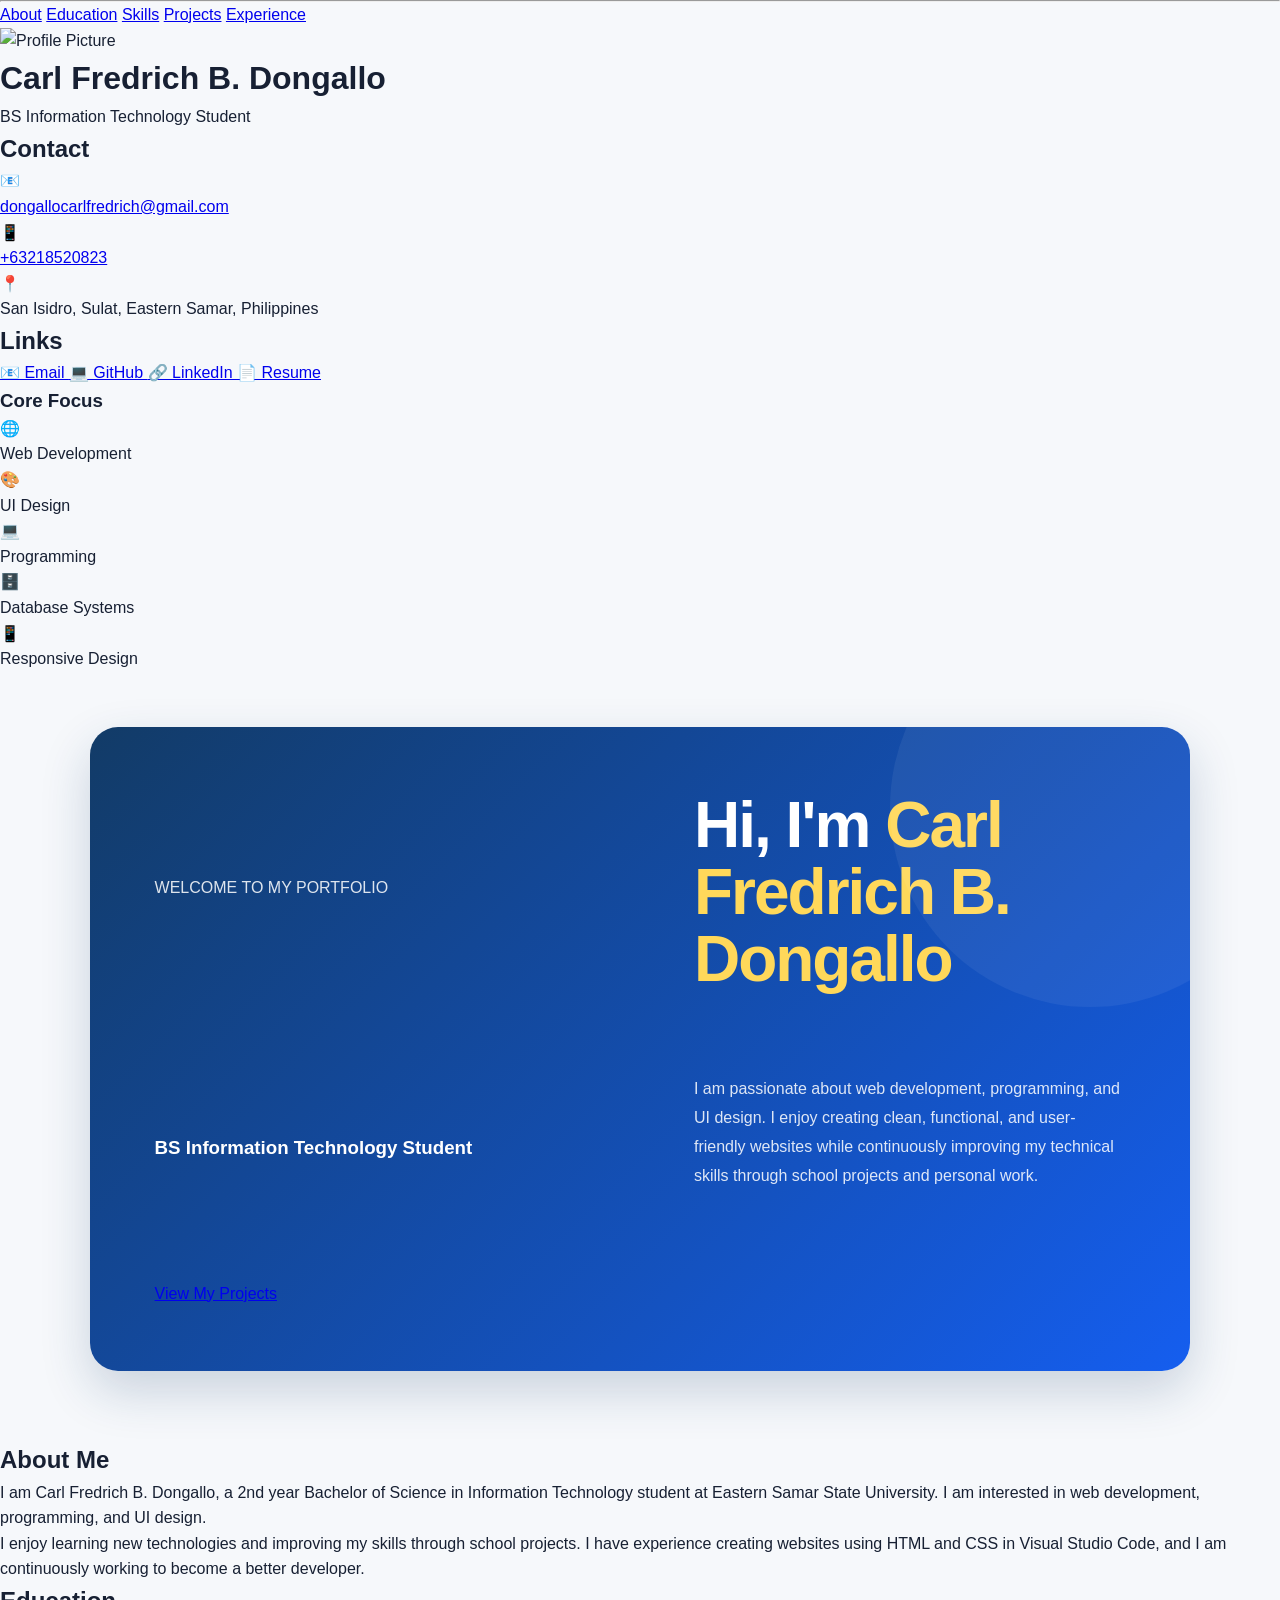
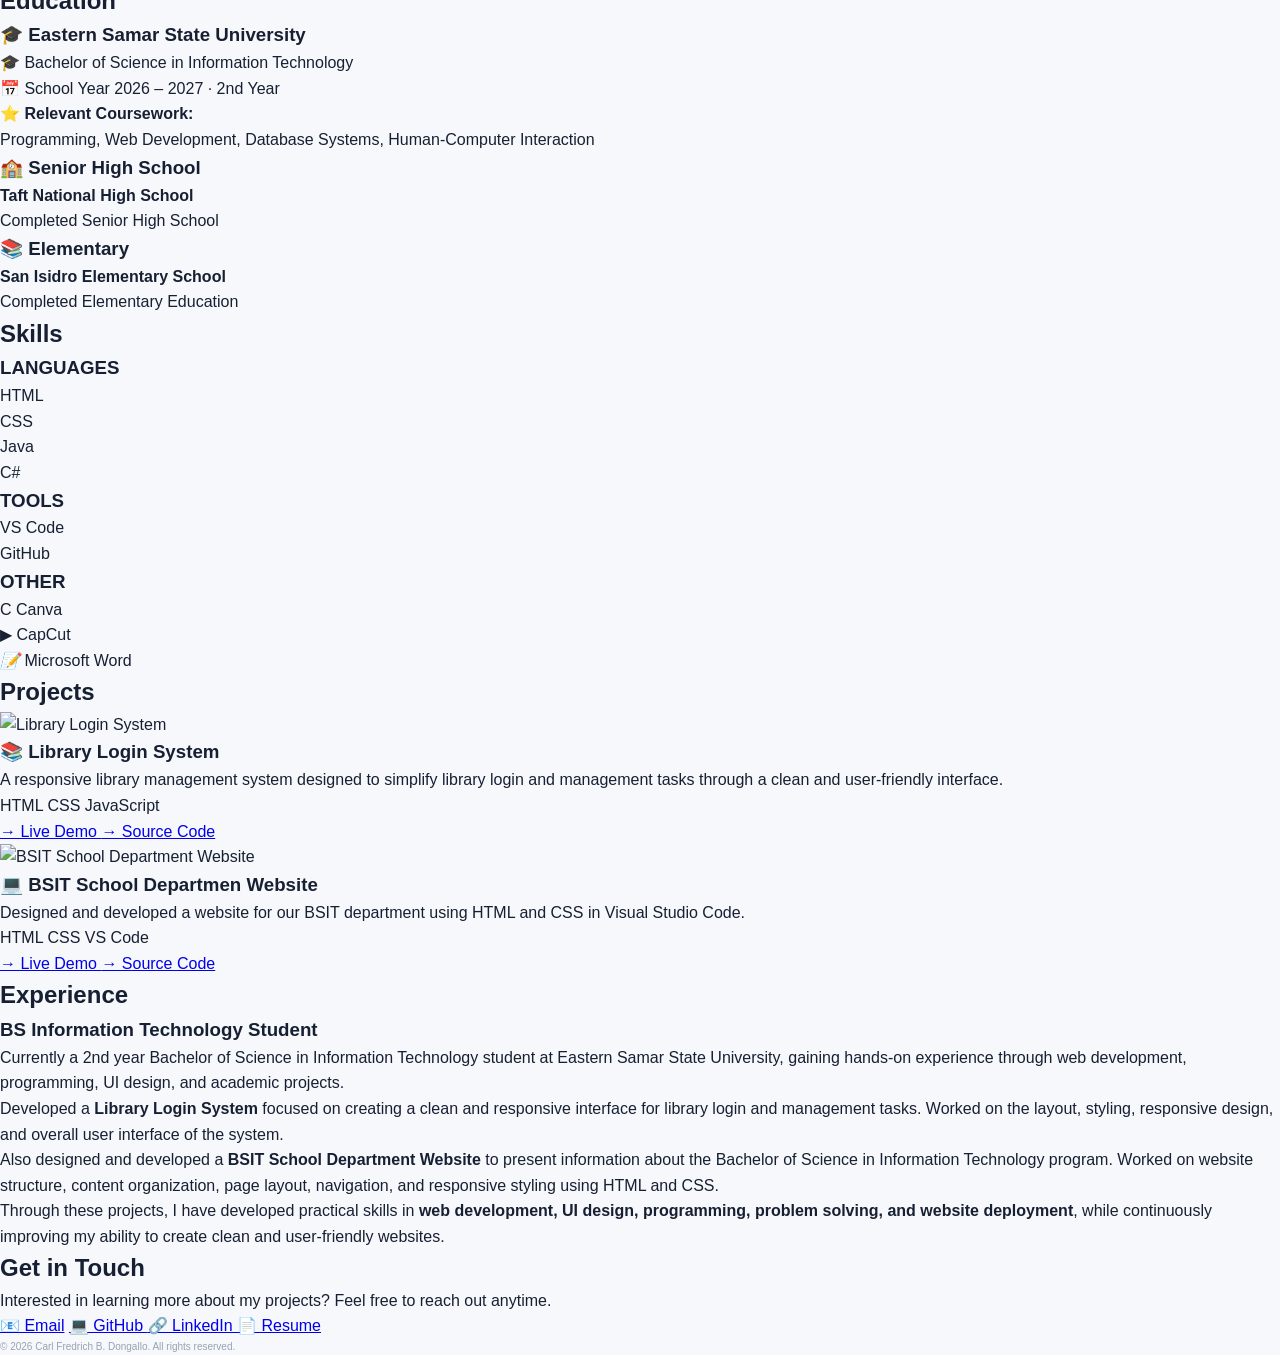
==== commit 1ae8313f: "Update index.html" ====
--- a/index.html
+++ b/index.html
@@ -28,7 +28,7 @@
 <a href="#experience">Experience</a></nav>
 
 
-<img src="images/profile.png" 
+<img src="images/profile.jpg" 
 alt="Profile Picture" class="profile">
 
 <h1>Carl Fredrich B. Dongallo</h1>
